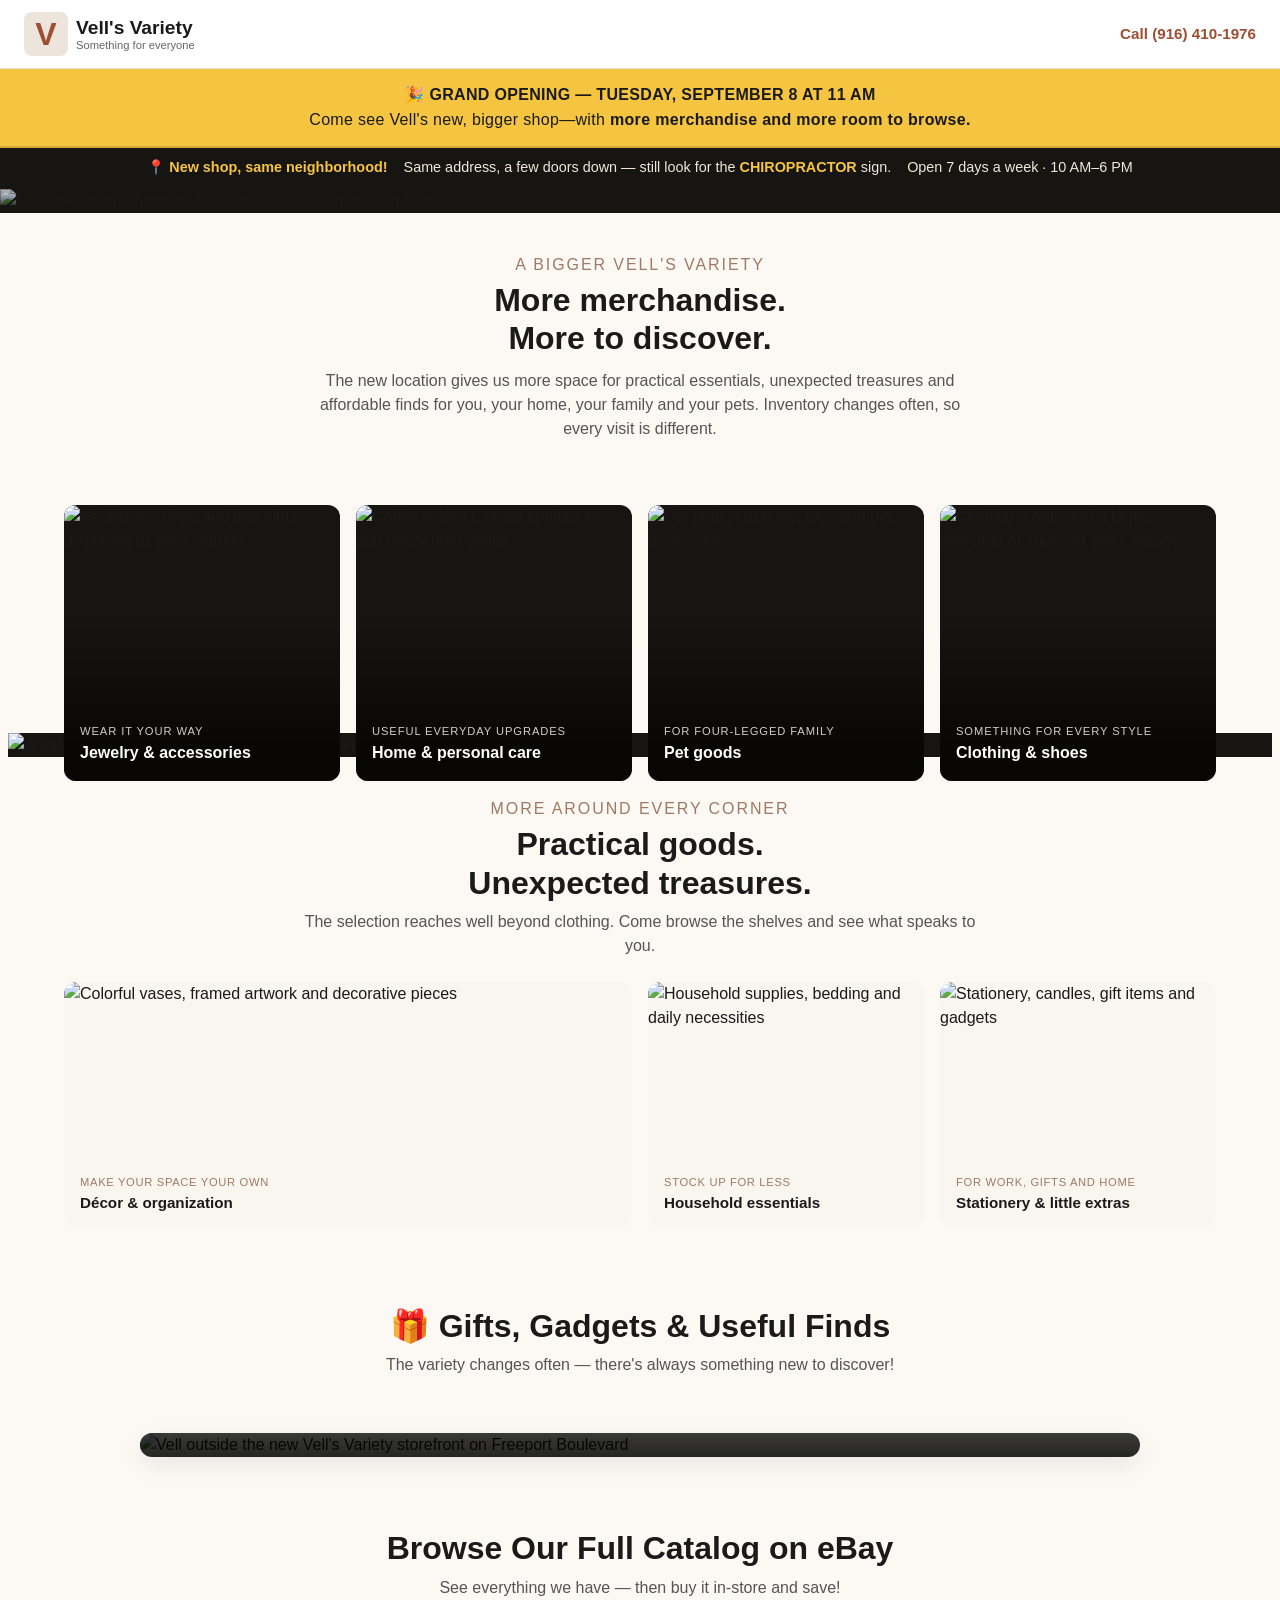
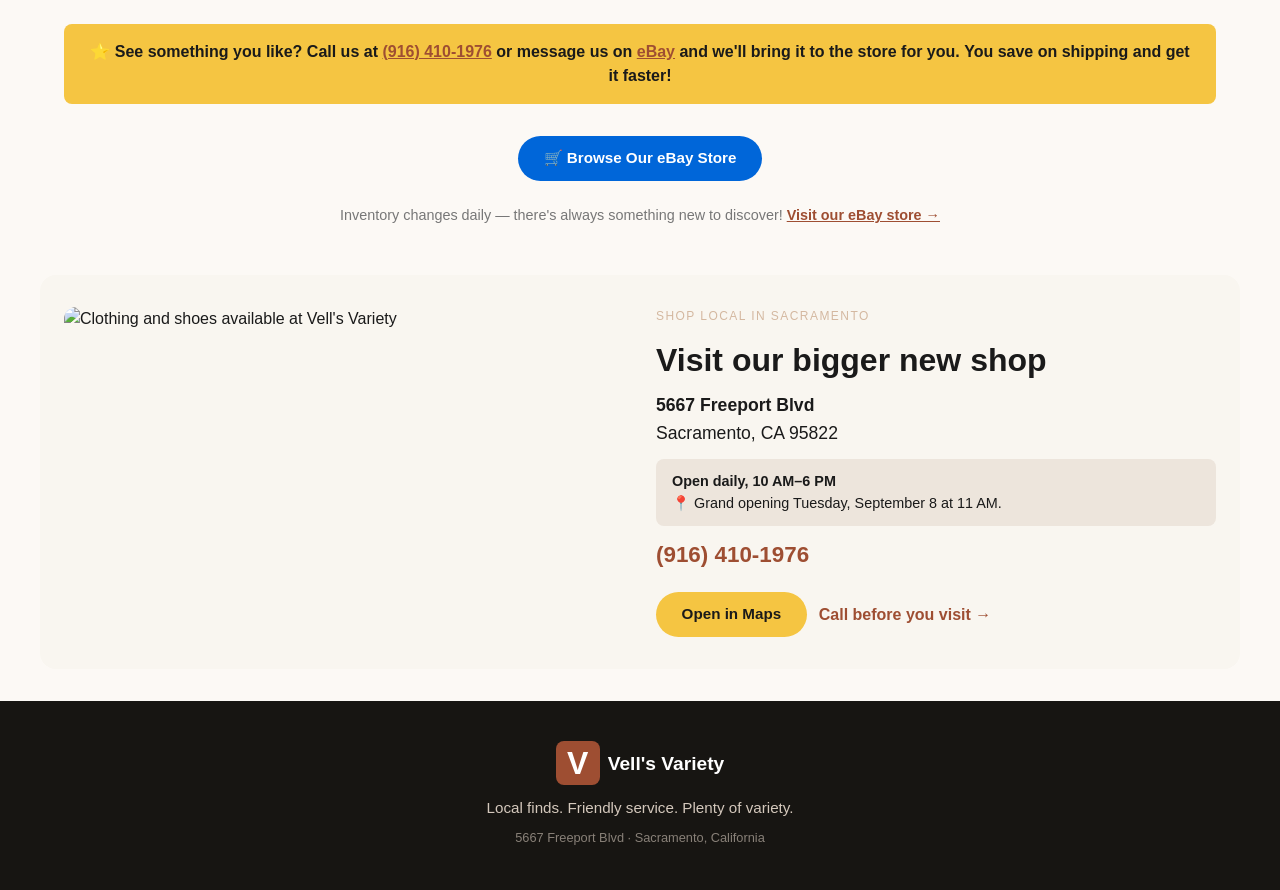
==== index.html @ 15217ea7 "Update print statement from 'Hello' to 'Goodbye'updated to fix images" ====
<!doctype html>
<html lang="en">
  <head>
    <meta charset="UTF-8" />
    <meta name="viewport" content="width=device-width, initial-scale=1" />
    <meta name="description" content="Celebrate the grand opening of Vell's Variety in its new, bigger shop at 5667 Freeport Boulevard in Sacramento." />
    <meta name="theme-color" content="#9e4e32" />
    <meta property="og:title" content="Vell's Variety | Sacramento" />
    <meta property="og:description" content="Vell's Variety opens its new, bigger shop Tuesday, September 8 at 11 AM. Same address—look for the chiropractor sign." />
    <meta property="og:type" content="website" />
    <title>Vell's Variety | Sacramento</title>
    
    <style>
      /* --- ALL STYLES INCLUDED HERE --- */
      
      /* Reset & Base */
      * {
        margin: 0;
        padding: 0;
        box-sizing: border-box;
      }
      
      body {
        font-family: -apple-system, BlinkMacSystemFont, "Segoe UI", Roboto, Helvetica, Arial, sans-serif;
        background: #fcf9f5;
        color: #1a1a1a;
        line-height: 1.5;
      }
      
      img {
        max-width: 100%;
        height: auto;
        display: block;
      }
      
      /* Topbar */
      .topbar {
        display: flex;
        justify-content: space-between;
        align-items: center;
        padding: 0.75rem 1.5rem;
        background: #fff;
        border-bottom: 1px solid #e5ddd5;
        flex-wrap: wrap;
        gap: 0.5rem;
      }
      
      .wordmark {
        display: flex;
        align-items: center;
        gap: 0.5rem;
        text-decoration: none;
        color: #1a1a1a;
      }
      
      .wordmark span {
        font-size: 2rem;
        font-weight: 700;
        color: #9e4e32;
        background: #ede5dc;
        width: 44px;
        height: 44px;
        display: flex;
        align-items: center;
        justify-content: center;
        border-radius: 8px;
      }
      
      .wordmark div {
        font-size: 1.2rem;
        font-weight: 600;
        line-height: 1.2;
      }
      
      .wordmark small {
        display: block;
        font-size: 0.7rem;
        font-weight: 400;
        color: #666;
      }
      
      .header-call {
        color: #9e4e32;
        text-decoration: none;
        font-weight: 600;
        font-size: 0.95rem;
      }
      
      .header-call:hover {
        text-decoration: underline;
      }
      
      /* Announcement Banner */
      .announcement-banner {
        background: #f5c542;
        color: #1a1a1a;
        padding: 0.75rem 1.5rem;
        text-align: center;
        border-bottom: 2px solid #d4a832;
      }
      
      .announcement-content p {
        margin: 0.1rem 0;
        font-size: 1rem;
        letter-spacing: 0.02em;
      }
      
      .announcement-content strong {
        font-weight: 700;
      }
      
      .announcement-content a {
        color: #9e4e32;
        font-weight: 700;
        text-decoration: underline;
      }
      
      .announcement-content a:hover {
        color: #7d3d27;
      }
      
      /* Location Alert */
      .location-alert {
        background: #171512;
        color: #f0e6d8;
        padding: 0.6rem 1.5rem;
        text-align: center;
        font-size: 0.9rem;
        display: flex;
        justify-content: center;
        flex-wrap: wrap;
        gap: 0.5rem 1rem;
      }
      
      .location-alert strong {
        color: #f5c542;
      }
      
      /* Hero */
      .hero {
        position: relative;
        overflow: hidden;
        background: #171512;
      }
      
      .hero-image {
        width: 100%;
        height: auto;
        max-height: 70vh;
        object-fit: cover;
        opacity: 0.7;
      }
      
      .hero-shade {
        position: absolute;
        inset: 0;
        background: linear-gradient(to top, rgba(23, 21, 18, 0.8) 20%, transparent 70%);
      }
      
      .hero-content {
        position: absolute;
        bottom: 0;
        left: 0;
        right: 0;
        padding: 2rem 1.5rem 2.5rem;
        color: #fff;
        max-width: 700px;
      }
      
      .eyebrow {
        font-size: 0.75rem;
        text-transform: uppercase;
        letter-spacing: 0.12em;
        color: #d4b8a0;
        margin-bottom: 0.25rem;
      }
      
      .eyebrow.dark {
        color: #9e7a64;
      }
      
      .hero-content h1 {
        font-size: 2.4rem;
        font-weight: 700;
        line-height: 1.1;
        margin-bottom: 0.5rem;
      }
      
      .hero-copy {
        font-size: 1rem;
        opacity: 0.9;
        max-width: 500px;
        margin-bottom: 1.25rem;
      }
      
      .hero-actions {
        display: flex;
        flex-wrap: wrap;
        gap: 0.75rem;
      }
      
      .button {
        display: inline-block;
        padding: 0.7rem 1.6rem;
        border-radius: 30px;
        font-weight: 600;
        text-decoration: none;
        font-size: 0.95rem;
        transition: background 0.2s ease, transform 0.1s ease;
        border: none;
        cursor: pointer;
      }
      
      .button-primary {
        background: #f5c542;
        color: #1a1a1a;
      }
      
      .button-primary:hover {
        background: #e0b038;
        transform: scale(1.02);
      }
      
      .button-secondary {
        background: transparent;
        color: #fff;
        border: 2px solid rgba(255, 255, 255, 0.5);
      }
      
      .button-secondary:hover {
        background: rgba(255, 255, 255, 0.1);
        border-color: #fff;
      }
      
      .button-gold {
        background: #f5c542;
        color: #1a1a1a;
      }
      
      .button-gold:hover {
        background: #e0b038;
        transform: scale(1.02);
      }
      
      .button-ebay {
        background: #0066d9;
        color: #fff;
      }
      
      .button-ebay:hover {
        background: #0052b3;
        transform: scale(1.02);
      }
      
      /* Intro */
      .intro {
        padding: 2.5rem 1.5rem;
        max-width: 700px;
        margin: 0 auto;
        text-align: center;
      }
      
      .intro h2 {
        font-size: 2rem;
        font-weight: 700;
        line-height: 1.2;
        margin-bottom: 0.75rem;
      }
      
      .intro p {
        color: #555;
        font-size: 1rem;
      }
      
      /* Category Grid */
      .category-grid {
        display: grid;
        grid-template-columns: repeat(auto-fit, minmax(160px, 1fr));
        gap: 1rem;
        padding: 1.5rem;
        max-width: 1200px;
        margin: 0 auto;
      }
      
      .category-card {
        position: relative;
        overflow: hidden;
        border-radius: 12px;
        aspect-ratio: 1 / 1;
        background: #171512;
      }
      
      .category-card img {
        width: 100%;
        height: 100%;
        object-fit: cover;
        transition: transform 0.3s ease;
      }
      
      .category-card:hover img {
        transform: scale(1.05);
      }
      
      .category-overlay {
        position: absolute;
        inset: 0;
        background: linear-gradient(to top, rgba(0, 0, 0, 0.7) 10%, transparent 60%);
      }
      
      .category-label {
        position: absolute;
        bottom: 0;
        left: 0;
        right: 0;
        padding: 1.5rem 1rem 1rem;
        color: #fff;
      }
      
      .category-label small {
        display: block;
        font-size: 0.7rem;
        text-transform: uppercase;
        letter-spacing: 0.08em;
        opacity: 0.8;
      }
      
      .category-label h3 {
        font-size: 1rem;
        font-weight: 600;
        margin-top: 0.1rem;
      }
      
      /* More Finds */
      .more-finds {
        padding: 2rem 1.5rem 3rem;
        max-width: 1200px;
        margin: 0 auto;
      }
      
      .section-heading {
        max-width: 700px;
        margin: 0 auto 1.5rem;
        text-align: center;
      }
      
      .section-heading h2 {
        font-size: 2rem;
        font-weight: 700;
        line-height: 1.2;
        margin-bottom: 0.5rem;
      }
      
      .section-heading p {
        color: #555;
        font-size: 1rem;
      }
      
      .finds-grid {
        display: grid;
        grid-template-columns: repeat(auto-fit, minmax(200px, 1fr));
        gap: 1rem;
        margin-top: 1.5rem;
      }
      
      .find-card {
        margin: 0;
        border-radius: 12px;
        overflow: hidden;
        background: #f9f6f0;
        position: relative;
      }
      
      .find-card img {
        width: 100%;
        height: 180px;
        object-fit: cover;
      }
      
      .find-card figcaption {
        padding: 0.75rem 1rem;
        background: #f9f6f0;
      }
      
      .find-card figcaption small {
        display: block;
        font-size: 0.7rem;
        text-transform: uppercase;
        letter-spacing: 0.06em;
        color: #9e7a64;
      }
      
      .find-card figcaption strong {
        font-size: 0.95rem;
        font-weight: 600;
      }
      
      .find-card-wide {
        grid-column: span 2;
      }
      
      @media (max-width: 600px) {
        .find-card-wide {
          grid-column: span 1;
        }
      }
      
      /* eBay Feed Section */
      .ebay-feed {
        padding: 3rem 1.5rem;
        max-width: 1200px;
        margin: 0 auto;
        text-align: center;
      }
      
      .ebay-feed h2 {
        font-size: 2rem;
        font-weight: 700;
        line-height: 1.2;
        margin-bottom: 0.5rem;
      }
      
      .ebay-feed .subtitle {
        color: #555;
        font-size: 1rem;
        margin-bottom: 1.5rem;
      }
      
      .ebay-feed .callout {
        background: #f5c542;
        padding: 1rem 1.5rem;
        border-radius: 8px;
        margin-bottom: 2rem;
        font-weight: 600;
        color: #1a1a1a;
      }
      
      .ebay-feed .callout a {
        color: #9e4e32;
        text-decoration: underline;
      }
      
      .ebay-feed .callout a:hover {
        color: #7d3d27;
      }
      
      .ebay-feed .browse-btn {
        margin-top: 0.5rem;
      }
      
      /* eBay widget container - style the embedded feed */
      #ebay-items {
        text-align: left;
        margin-top: 1rem;
      }
      
      #ebay-items table {
        width: 100%;
        border-collapse: collapse;
      }
      
      #ebay-items td {
        padding: 0.75rem;
        vertical-align: top;
        border-bottom: 1px solid #e5ddd5;
      }
      
      #ebay-items img {
        border-radius: 8px;
        max-width: 100%;
      }
      
      #ebay-items a {
        color: #9e4e32;
        text-decoration: none;
        font-weight: 600;
      }
      
      #ebay-items a:hover {
        text-decoration: underline;
      }
      
      /* Visit Section */
      .visit {
        display: grid;
        grid-template-columns: 1fr 1fr;
        gap: 2rem;
        padding: 2rem 1.5rem;
        max-width: 1200px;
        margin: 0 auto;
        background: #f9f6f0;
        border-radius: 16px;
      }
      
      .visit-photo img {
        width: 100%;
        height: 100%;
        object-fit: cover;
        border-radius: 12px;
      }
      
      .visit-copy {
        display: flex;
        flex-direction: column;
        justify-content: center;
        gap: 0.75rem;
      }
      
      .visit-copy h2 {
        font-size: 2rem;
        font-weight: 700;
        line-height: 1.2;
      }
      
      .visit-copy address {
        font-style: normal;
        font-size: 1.1rem;
        line-height: 1.6;
      }
      
      .store-notice {
        background: #ede5dc;
        padding: 0.75rem 1rem;
        border-radius: 8px;
        font-size: 0.9rem;
      }
      
      .store-notice strong {
        display: block;
        font-weight: 700;
      }
      
      .phone {
        font-size: 1.4rem;
        font-weight: 700;
        color: #9e4e32;
        text-decoration: none;
      }
      
      .phone:hover {
        text-decoration: underline;
      }
      
      .visit-actions {
        display: flex;
        flex-wrap: wrap;
        align-items: center;
        gap: 0.75rem;
        margin-top: 0.5rem;
      }
      
      .text-link {
        color: #9e4e32;
        font-weight: 600;
        text-decoration: none;
      }
      
      .text-link:hover {
        text-decoration: underline;
      }
      
      /* Inventory Notice - NEW centered section */
      .inventory-notice {
        text-align: center;
        padding: 2rem 1.5rem;
        max-width: 700px;
        margin: 0 auto;
      }
      
      .inventory-notice h2 {
        font-size: 2rem;
        font-weight: 700;
        line-height: 1.2;
        margin-bottom: 0.5rem;
      }
      
      .inventory-notice p {
        color: #555;
        font-size: 1rem;
      }
      
      /* Storefront Image with Overlay */
      .storefront-wrapper {
        position: relative;
        max-width: 1000px;
        margin: 1.5rem auto;
        border-radius: 16px;
        overflow: hidden;
        box-shadow: 0 8px 24px rgba(0,0,0,0.08);
      }
      
      .storefront-wrapper img {
        width: 100%;
        display: block;
      }
      
      .storefront-overlay {
        position: absolute;
        bottom: 0;
        left: 0;
        right: 0;
        padding: 2rem 1.5rem 1.75rem;
        background: linear-gradient(to top, rgba(0,0,0,0.85) 0%, rgba(0,0,0,0.5) 60%, rgba(0,0,0,0) 100%);
      }
      
      .storefront-overlay .tag {
        display: inline-block;
        background: #f5c542;
        color: #1a1a1a;
        font-size: 0.7rem;
        font-weight: 700;
        text-transform: uppercase;
        letter-spacing: 0.08em;
        padding: 0.2rem 0.75rem;
        border-radius: 20px;
        margin-bottom: 0.5rem;
      }
      
      .storefront-overlay h3 {
        color: #fff;
        font-size: 1.4rem;
        font-weight: 700;
        margin: 0 0 0.25rem 0;
        line-height: 1.2;
        text-shadow: 0 2px 8px rgba(0,0,0,0.6);
      }
      
      .storefront-overlay h3 span {
        color: #f5c542;
      }
      
      .storefront-overlay p {
        color: rgba(255,255,255,0.9);
        font-size: 0.95rem;
        margin: 0;
        text-shadow: 0 1px 4px rgba(0,0,0,0.5);
      }
      
      .storefront-overlay .sub {
        color: rgba(255,255,255,0.6);
        font-size: 0.8rem;
        margin-top: 0.4rem;
        font-style: italic;
      }
      
      @media (max-width: 600px) {
        .storefront-overlay {
          padding: 1.25rem 1rem 1.25rem;
        }
        .storefront-overlay h3 {
          font-size: 1.1rem;
        }
        .storefront-overlay p {
          font-size: 0.85rem;
        }
      }
      
      /* Visit Section */
      .visit {
        display: grid;
        grid-template-columns: 1fr 1fr;
        gap: 2rem;
        padding: 2rem 1.5rem;
        max-width: 1200px;
        margin: 0 auto;
        background: #f9f6f0;
        border-radius: 16px;
      }
      
      .visit-photo img {
        width: 100%;
        height: 100%;
        object-fit: cover;
        border-radius: 12px;
      }
      
      .visit-copy {
        display: flex;
        flex-direction: column;
        justify-content: center;
        gap: 0.75rem;
      }
      
      .visit-copy h2 {
        font-size: 2rem;
        font-weight: 700;
        line-height: 1.2;
      }
      
      .visit-copy address {
        font-style: normal;
        font-size: 1.1rem;
        line-height: 1.6;
      }
      
      .store-notice {
        background: #ede5dc;
        padding: 0.75rem 1rem;
        border-radius: 8px;
        font-size: 0.9rem;
      }
      
      .store-notice strong {
        display: block;
        font-weight: 700;
      }
      
      .phone {
        font-size: 1.4rem;
        font-weight: 700;
        color: #9e4e32;
        text-decoration: none;
      }
      
      .phone:hover {
        text-decoration: underline;
      }
      
      .visit-actions {
        display: flex;
        flex-wrap: wrap;
        align-items: center;
        gap: 0.75rem;
        margin-top: 0.5rem;
      }
      
      .text-link {
        color: #9e4e32;
        font-weight: 600;
        text-decoration: none;
      }
      
      .text-link:hover {
        text-decoration: underline;
      }
      
      @media (max-width: 700px) {
        .visit {
          grid-template-columns: 1fr;
        }
        .visit-photo {
          order: -1;
        }
        .visit-photo img {
          max-height: 240px;
        }
      }
      
      /* Footer */
      footer {
        background: #171512;
        color: #d4c8bc;
        padding: 2.5rem 1.5rem;
        text-align: center;
        margin-top: 2rem;
      }
      
      .footer-mark {
        justify-content: center;
        margin-bottom: 0.75rem;
      }
      
      .footer-mark span {
        background: #9e4e32;
        color: #fff;
      }
      
      .footer-mark div {
        color: #fff;
      }
      
      footer p {
        font-size: 0.95rem;
        margin: 0.2rem 0;
      }
      
      .copyright {
        font-size: 0.8rem;
        opacity: 0.6;
        margin-top: 0.5rem;
      }
      
      /* Mobile Actions */
      .mobile-actions {
        display: none;
        position: fixed;
        bottom: 0;
        left: 0;
        right: 0;
        background: #fff;
        border-top: 1px solid #e5ddd5;
        padding: 0.6rem 1rem;
        justify-content: space-around;
        box-shadow: 0 -4px 12px rgba(0, 0, 0, 0.06);
        z-index: 100;
      }
      
      .mobile-actions a {
        text-decoration: none;
        font-weight: 600;
        color: #9e4e32;
        padding: 0.5rem 1rem;
        border-radius: 30px;
        background: #f5f0eb;
        font-size: 0.9rem;
      }
      
      .mobile-actions a:hover {
        background: #ede5dc;
      }
      
      @media (max-width: 600px) {
        .mobile-actions {
          display: flex;
        }
        body {
          padding-bottom: 70px;
        }
        .topbar {
          flex-direction: column;
          align-items: stretch;
          text-align: center;
          gap: 0.25rem;
        }
        .wordmark {
          justify-content: center;
        }
        .hero-content h1 {
          font-size: 1.8rem;
        }
        .hero-content {
          padding: 1.5rem 1rem 2rem;
        }
        .announcement-content p {
          font-size: 0.9rem;
        }
        .category-grid {
          grid-template-columns: repeat(2, 1fr);
          gap: 0.75rem;
          padding: 0.75rem;
        }
        .finds-grid {
          grid-template-columns: 1fr 1fr;
        }
        .ebay-feed h2 {
          font-size: 1.6rem;
        }
        .inventory-notice h2 {
          font-size: 1.6rem;
        }
      }
    </style>
  </head>
  <body>
    <main>
      <header class="topbar">
        <a class="wordmark" href="#top" aria-label="Vell's Variety home">
          <span>V</span>
          <div>
            Vell's Variety
            <small>Something for everyone</small>
          </div>
        </a>
        <a class="header-call" href="tel:+19164101976">Call (916) 410-1976</a>
      </header>

      <!-- Announcement Banner -->
      <aside class="announcement-banner" aria-label="Important announcement about buying local">
        <div class="announcement-content">
          <p><strong>🎉 GRAND OPENING — TUESDAY, SEPTEMBER 8 AT 11 AM</strong></p>
          <p>Come see Vell's new, bigger shop—with <strong>more merchandise and more room to browse.</strong></p>
        </div>
      </aside>

      <!-- Location Alert -->
      <aside class="location-alert" aria-label="Location announcement">
        <strong>📍 New shop, same neighborhood!</strong>
        <span>Same address, a few doors down — still look for the <strong>CHIROPRACTOR</strong> sign.</span>
        <span>Open 7 days a week · 10 AM–6 PM</span>
      </aside>

      <section class="hero" id="top">
        <img class="hero-image" src="/images/vv/Vell_at_da_New_Store-SIGNAGE.png" alt="Vell welcoming shoppers to the new Vell's Variety storefront" />
        <div class="hero-shade"></div>
        <div class="hero-content">
          <p class="eyebrow">Grand opening · Tuesday, September 8 · 11 AM</p>
          <h1>A new shop.<br />More variety.</h1>
          <p class="hero-copy">
            Come explore Vell's bigger new shop at the same address, just a few
            doors down. Look for the chiropractor sign.
          </p>
          <div class="hero-actions">
            <a class="button button-primary" href="https://www.google.com/maps/search/?api=1&amp;query=5667+Freeport+Blvd+Sacramento+CA+95822" target="_blank" rel="noreferrer">Get directions</a>
            <a class="button button-secondary" href="tel:+19164101976">Call the store</a>
          </div>
        </div>
      </section>

      <section class="intro">
        <p class="eyebrow dark">A bigger Vell's Variety</p>
        <h2>More merchandise.<br />More to discover.</h2>
        <p>
          The new location gives us more space for practical essentials,
          unexpected treasures and affordable finds for you, your home, your
          family and your pets. Inventory changes often, so every visit is different.
        </p>
      </section>

      <section class="category-grid" aria-label="Store departments">
        <article class="category-card">
          <img src="/images/vv/jewelry2.jpg" alt="Necklaces, rings and bracelets displayed at Vell's Variety" />
          <div class="category-overlay"></div>
          <div class="category-label"><small>Wear it your way</small><h3>Jewelry &amp; accessories</h3></div>
        </article>
        <article class="category-card">
          <img src="/images/vv/appliances.jpg" alt="Coffee makers, small appliances and household goods" />
          <div class="category-overlay"></div>
          <div class="category-label"><small>Useful everyday upgrades</small><h3>Home &amp; personal care</h3></div>
        </article>
        <article class="category-card">
          <img src="/images/vv/VV_Pets.png" alt="Pet beds, cat tents, toys and pet accessories" />
          <div class="category-overlay"></div>
          <div class="category-label"><small>For four-legged family</small><h3>Pet goods</h3></div>
        </article>
        <article class="category-card">
          <img src="/images/vv/fashion_n_shoes2.jpg" alt="Clothing, coats and a larger selection of shoes at Vell's Variety" />
          <div class="category-overlay"></div>
          <div class="category-label"><small>Something for every style</small><h3>Clothing &amp; shoes</h3></div>
        </article>
      </section>

      <figure
        aria-label="Jewelry available at Vell's Variety"
        style="background:#171512; margin:-72px 8px 8px; overflow:hidden;"
      >
        <img
          src="/images/vv/jewelry3.jpg"
          alt="A wide display of necklaces, rings and bracelets at Vell's Variety"
          style="display:block; height:auto; width:100%;"
        />
      </figure>

      <section class="more-finds">
        <div class="section-heading">
          <p class="eyebrow dark">More around every corner</p>
          <h2>Practical goods.<br />Unexpected treasures.</h2>
          <p>The selection reaches well beyond clothing. Come browse the shelves and see what speaks to you.</p>
        </div>
        <div class="finds-grid">
          <figure class="find-card find-card-wide">
            <img src="/images/vv/Art%20_n_Vases.png" alt="Colorful vases, framed artwork and decorative pieces" />
            <figcaption><small>Make your space your own</small><strong>Décor &amp; organization</strong></figcaption>
          </figure>
          <figure class="find-card">
            <img src="/images/vv/supplies.jpg" alt="Household supplies, bedding and daily necessities" />
            <figcaption><small>Stock up for less</small><strong>Household essentials</strong></figcaption>
          </figure>
          <figure class="find-card">
            <img src="/images/vv/stationery.jpg" alt="Stationery, candles, gift items and gadgets" />
            <figcaption><small>For work, gifts and home</small><strong>Stationery &amp; little extras</strong></figcaption>
          </figure>
        </div>
      </section>

      <!-- NEW: Centered Inventory Notice -->
      <section class="inventory-notice">
        <h2>🎁 Gifts, Gadgets &amp; Useful Finds</h2>
        <p>The variety changes often — there's always something new to discover!</p>
      </section>

      <!-- ★ STOREFRONT IMAGE WITH OVERLAY ★ -->
      <div class="storefront-wrapper">
        <img src="/images/vv/Vell_at_da_New_Store-SIGNAGE.png" alt="Vell outside the new Vell's Variety storefront on Freeport Boulevard" />
        <div class="storefront-overlay">
          <span class="tag">📍 How to find us</span>
          <h3>Look for the <span>CHIROPRACTOR</span> sign</h3>
          <p>Our bigger new shop is at the same address, just a few doors down.</p>
          <p class="sub">Same neighborhood — now with more space and more merchandise.</p>
        </div>
      </div>

      <!-- EBAY FEED SECTION -->
      <section class="ebay-feed">
        <h2>Browse Our Full Catalog on eBay</h2>
        <p class="subtitle">See everything we have — then buy it in-store and save!</p>
        
        <div class="callout">
          ⭐ <strong>See something you like?</strong> Call us at <a href="tel:+19164101976">(916) 410-1976</a> or message us on <a href="https://www.ebay.com/usr/marvell1117" target="_blank" rel="noreferrer">eBay</a> and we'll bring it to the store for you. <strong>You save on shipping and get it faster!</strong>
        </div>

        <!-- Big "Browse eBay Store" Button -->
        <div class="browse-btn">
          <a class="button button-ebay" href="https://www.ebay.com/usr/marvell1117" target="_blank" rel="noreferrer">🛒 Browse Our eBay Store</a>
        </div>

        <!-- eBay Widget Embed -->
        <div id="ebay-items"></div>
        <script src="https://rss.ebay.com/rssfeed/seller?sid=marvell1117&format=html"></script>
        
        <p style="margin-top: 1.5rem; font-size: 0.9rem; color: #777;">
          Inventory changes daily — there's always something new to discover! 
          <a href="https://www.ebay.com/usr/marvell1117" target="_blank" rel="noreferrer" style="color:#9e4e32; font-weight:600;">Visit our eBay store →</a>
        </p>
      </section>

      <!-- VISIT / SHOP LOCAL SECTION -->
      <section class="visit">
        <div class="visit-photo">
          <img src="/images/vv/fashion_n_shoes2.jpg" alt="Clothing and shoes available at Vell's Variety" />
        </div>
        <div class="visit-copy">
          <p class="eyebrow">Shop local in Sacramento</p>
          <h2>Visit our bigger new shop</h2>
          <address>
            <strong>5667 Freeport Blvd</strong><br />
            Sacramento, CA 95822
          </address>
          <div class="store-notice">
            <strong>Open daily, 10 AM–6 PM</strong>
            <span>📍 Grand opening Tuesday, September 8 at 11 AM.</span>
          </div>
          <a class="phone" href="tel:+19164101976">(916) 410-1976</a>
          <div class="visit-actions">
            <a class="button button-gold" href="https://www.google.com/maps/search/?api=1&amp;query=5667+Freeport+Blvd+Sacramento+CA+95822" target="_blank" rel="noreferrer">Open in Maps</a>
            <a class="text-link" href="tel:+19164101976">Call before you visit →</a>
          </div>
        </div>
      </section>

      <footer>
        <div class="wordmark footer-mark">
          <span>V</span>
          <div>Vell's Variety</div>
        </div>
        <p>Local finds. Friendly service. Plenty of variety.</p>
        <p class="copyright">5667 Freeport Blvd · Sacramento, California</p>
      </footer>

      <nav class="mobile-actions" aria-label="Quick contact">
        <a href="tel:+19164101976">Call</a>
        <a href="https://www.google.com/maps/search/?api=1&amp;query=5667+Freeport+Blvd+Sacramento+CA+95822" target="_blank" rel="noreferrer">Directions</a>
      </nav>
    </main>
  </body>
</html>
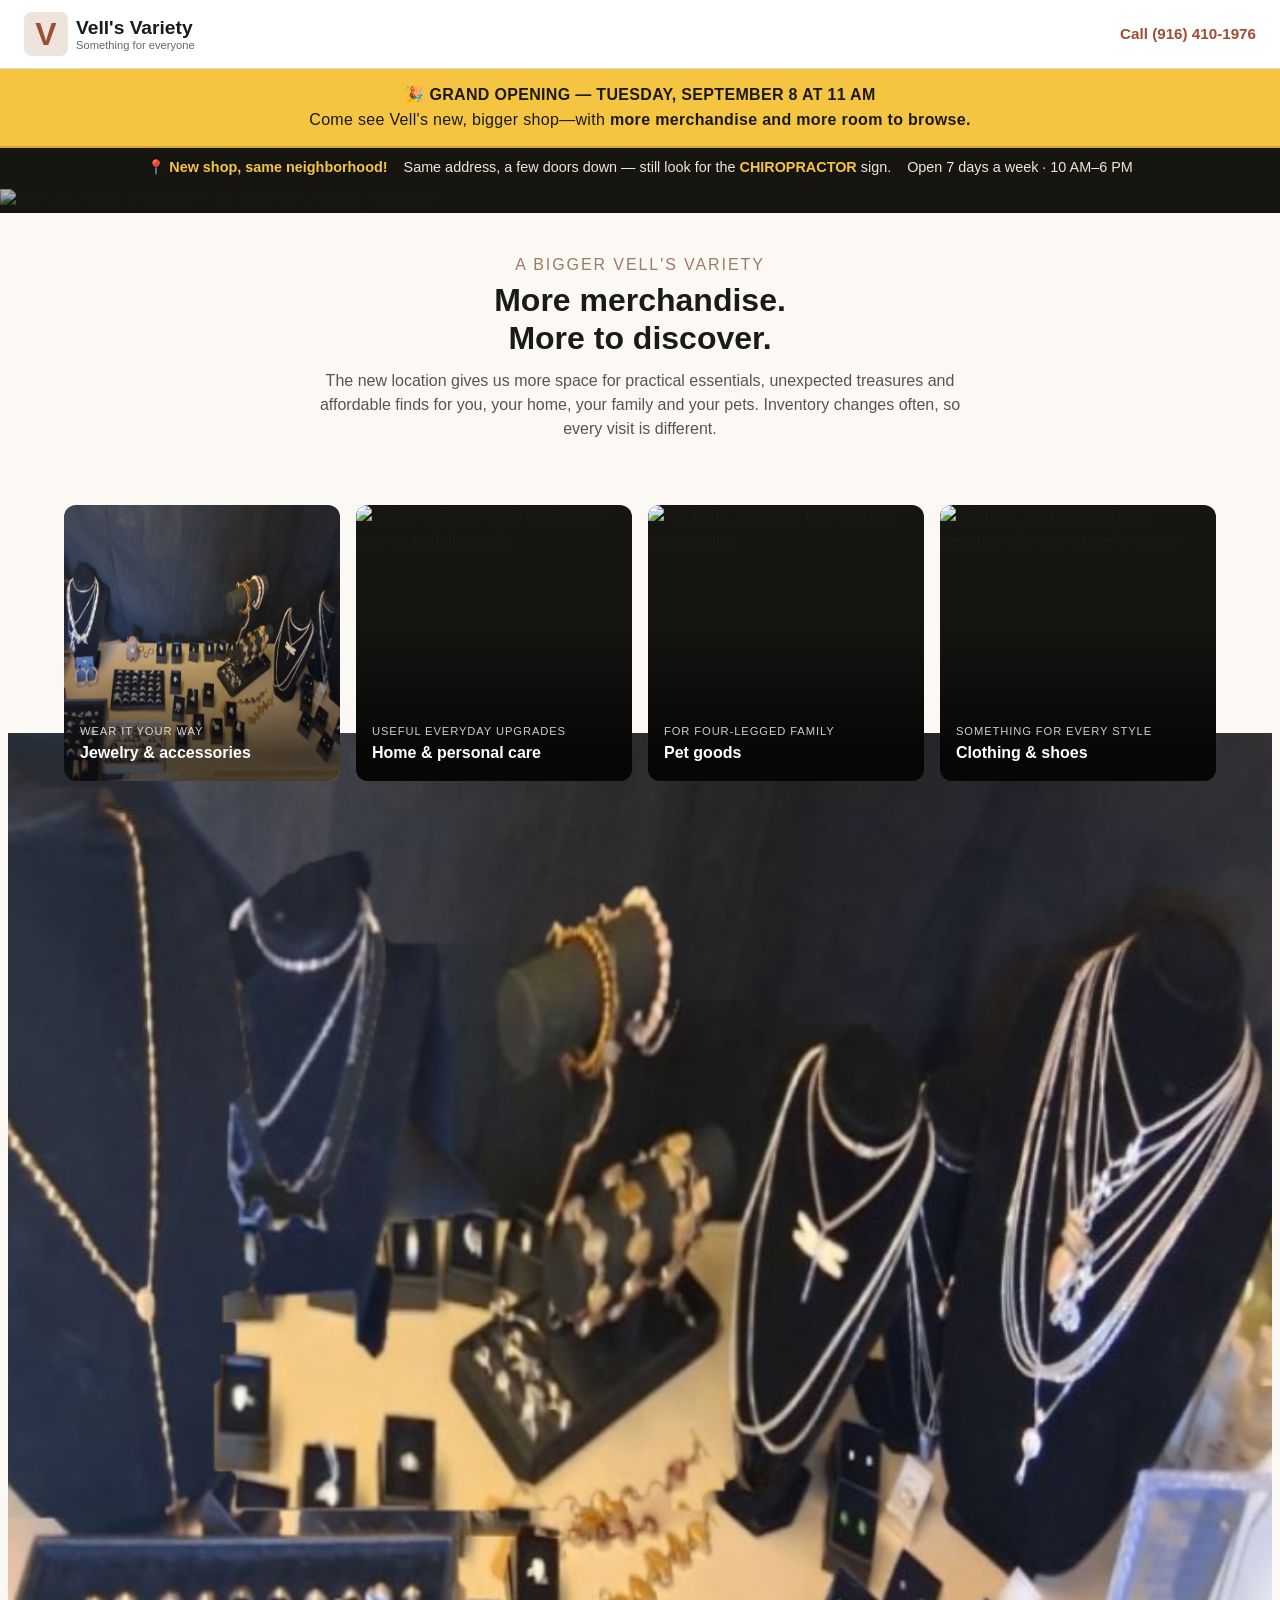
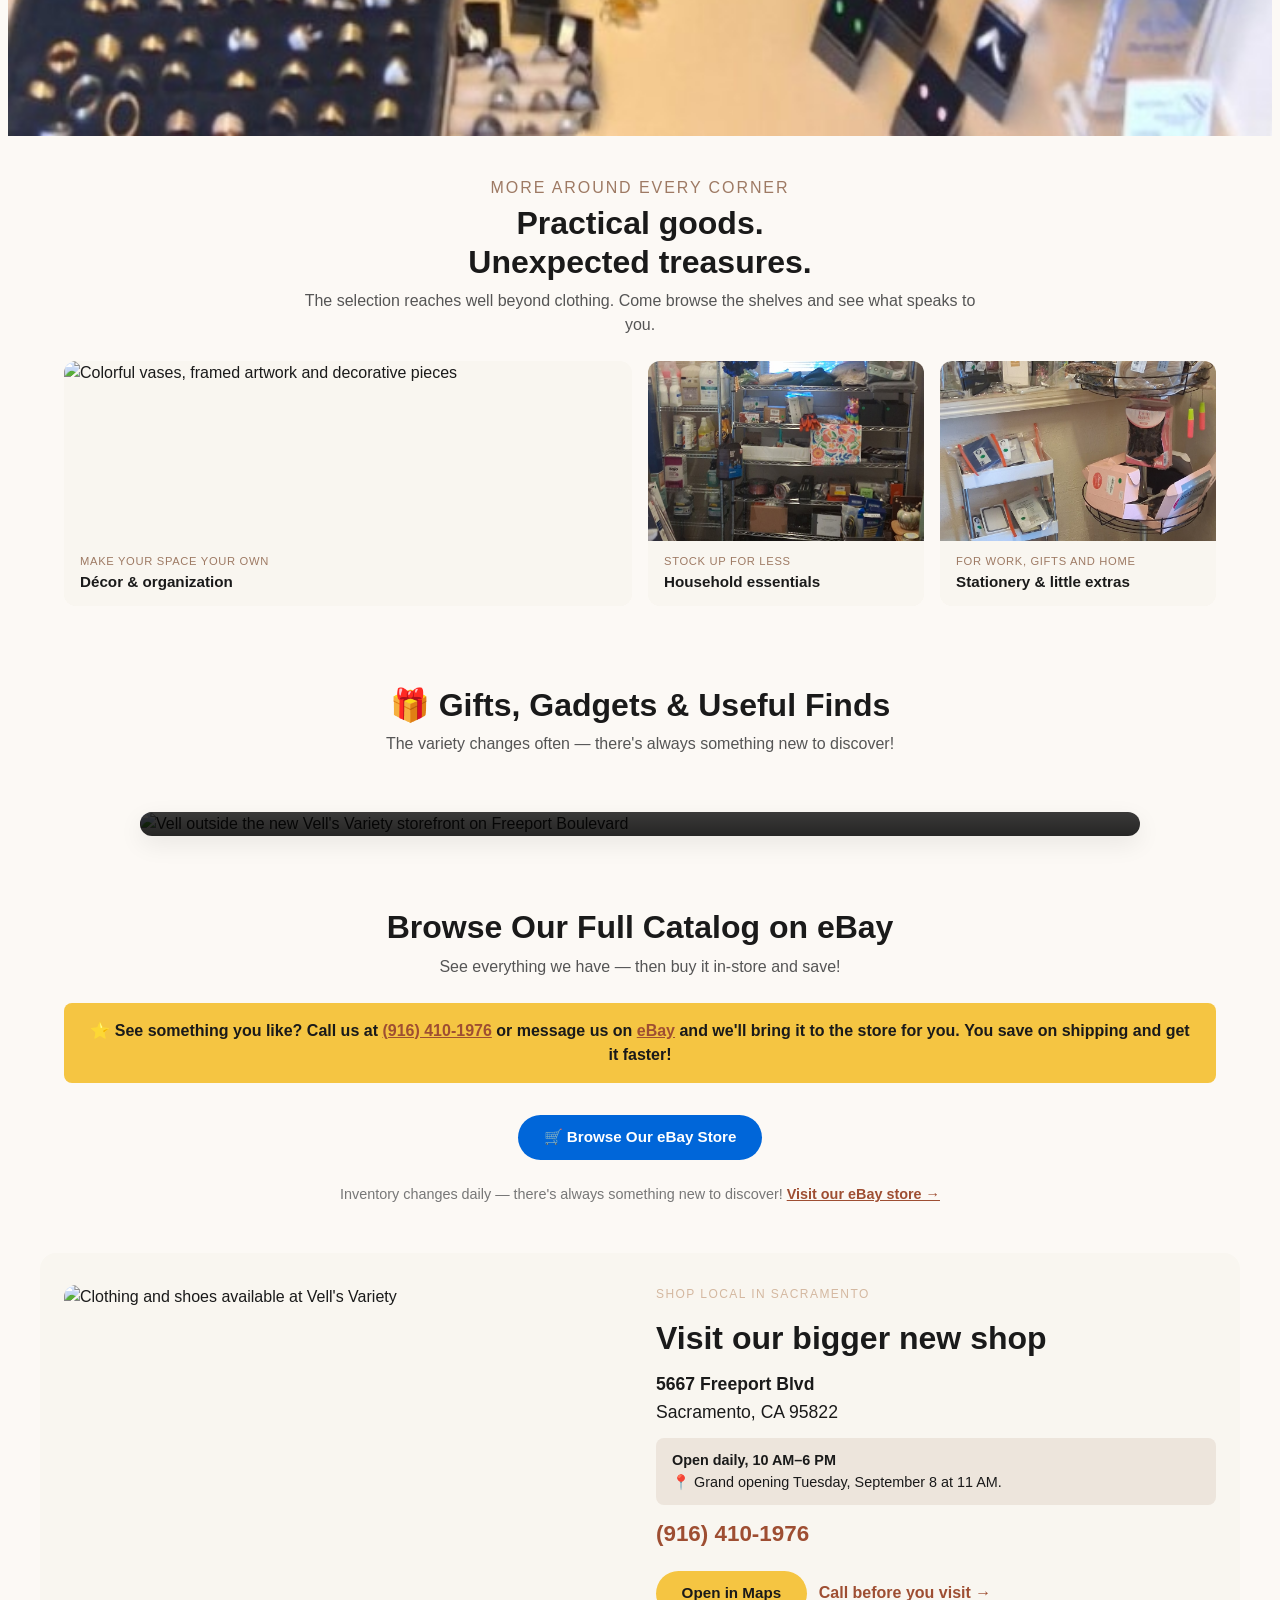
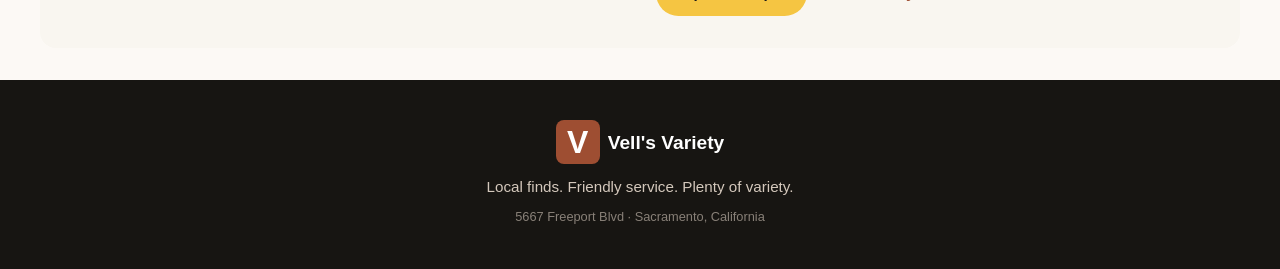
==== commit 5ed1000c: "fixing images still...." ====
--- a/index.html
+++ b/index.html
@@ -879,7 +879,7 @@
       </aside>
 
       <section class="hero" id="top">
-        <img class="hero-image" src="/images/vv/Vell_at_da_New_Store-SIGNAGE.png" alt="Vell welcoming shoppers to the new Vell's Variety storefront" />
+        <img class="hero-image" src="./Vell_at_da_New_Store-SIGNAGE.png" alt="Vell welcoming shoppers to the new Vell's Variety storefront" />
         <div class="hero-shade"></div>
         <div class="hero-content">
           <p class="eyebrow">Grand opening · Tuesday, September 8 · 11 AM</p>
@@ -907,22 +907,22 @@
 
       <section class="category-grid" aria-label="Store departments">
         <article class="category-card">
-          <img src="/images/vv/jewelry2.jpg" alt="Necklaces, rings and bracelets displayed at Vell's Variety" />
+          <img src="./jewelry2.jpg" alt="Necklaces, rings and bracelets displayed at Vell's Variety" />
           <div class="category-overlay"></div>
           <div class="category-label"><small>Wear it your way</small><h3>Jewelry &amp; accessories</h3></div>
         </article>
         <article class="category-card">
-          <img src="/images/vv/appliances.jpg" alt="Coffee makers, small appliances and household goods" />
+          <img src="./appliances.jpg" alt="Coffee makers, small appliances and household goods" />
           <div class="category-overlay"></div>
           <div class="category-label"><small>Useful everyday upgrades</small><h3>Home &amp; personal care</h3></div>
         </article>
         <article class="category-card">
-          <img src="/images/vv/VV_Pets.png" alt="Pet beds, cat tents, toys and pet accessories" />
+          <img src="./VV_Pets.png" alt="Pet beds, cat tents, toys and pet accessories" />
           <div class="category-overlay"></div>
           <div class="category-label"><small>For four-legged family</small><h3>Pet goods</h3></div>
         </article>
         <article class="category-card">
-          <img src="/images/vv/fashion_n_shoes2.jpg" alt="Clothing, coats and a larger selection of shoes at Vell's Variety" />
+          <img src="./fashion_n_shoes2.jpg" alt="Clothing, coats and a larger selection of shoes at Vell's Variety" />
           <div class="category-overlay"></div>
           <div class="category-label"><small>Something for every style</small><h3>Clothing &amp; shoes</h3></div>
         </article>
@@ -933,7 +933,7 @@
         style="background:#171512; margin:-72px 8px 8px; overflow:hidden;"
       >
         <img
-          src="/images/vv/jewelry3.jpg"
+          src="./jewelry3.jpg"
           alt="A wide display of necklaces, rings and bracelets at Vell's Variety"
           style="display:block; height:auto; width:100%;"
         />
@@ -947,15 +947,15 @@
         </div>
         <div class="finds-grid">
           <figure class="find-card find-card-wide">
-            <img src="/images/vv/Art%20_n_Vases.png" alt="Colorful vases, framed artwork and decorative pieces" />
+            <img src="./Art%20_n_Vases.png" alt="Colorful vases, framed artwork and decorative pieces" />
             <figcaption><small>Make your space your own</small><strong>Décor &amp; organization</strong></figcaption>
           </figure>
           <figure class="find-card">
-            <img src="/images/vv/supplies.jpg" alt="Household supplies, bedding and daily necessities" />
+            <img src="./supplies.jpg" alt="Household supplies, bedding and daily necessities" />
             <figcaption><small>Stock up for less</small><strong>Household essentials</strong></figcaption>
           </figure>
           <figure class="find-card">
-            <img src="/images/vv/stationery.jpg" alt="Stationery, candles, gift items and gadgets" />
+            <img src="./stationery.jpg" alt="Stationery, candles, gift items and gadgets" />
             <figcaption><small>For work, gifts and home</small><strong>Stationery &amp; little extras</strong></figcaption>
           </figure>
         </div>
@@ -969,7 +969,7 @@
 
       <!-- ★ STOREFRONT IMAGE WITH OVERLAY ★ -->
       <div class="storefront-wrapper">
-        <img src="/images/vv/Vell_at_da_New_Store-SIGNAGE.png" alt="Vell outside the new Vell's Variety storefront on Freeport Boulevard" />
+        <img src="./Vell_at_da_New_Store-SIGNAGE.png" alt="Vell outside the new Vell's Variety storefront on Freeport Boulevard" />
         <div class="storefront-overlay">
           <span class="tag">📍 How to find us</span>
           <h3>Look for the <span>CHIROPRACTOR</span> sign</h3>
@@ -1005,7 +1005,7 @@
       <!-- VISIT / SHOP LOCAL SECTION -->
       <section class="visit">
         <div class="visit-photo">
-          <img src="/images/vv/fashion_n_shoes2.jpg" alt="Clothing and shoes available at Vell's Variety" />
+          <img src="./fashion_n_shoes2.jpg" alt="Clothing and shoes available at Vell's Variety" />
         </div>
         <div class="visit-copy">
           <p class="eyebrow">Shop local in Sacramento</p>
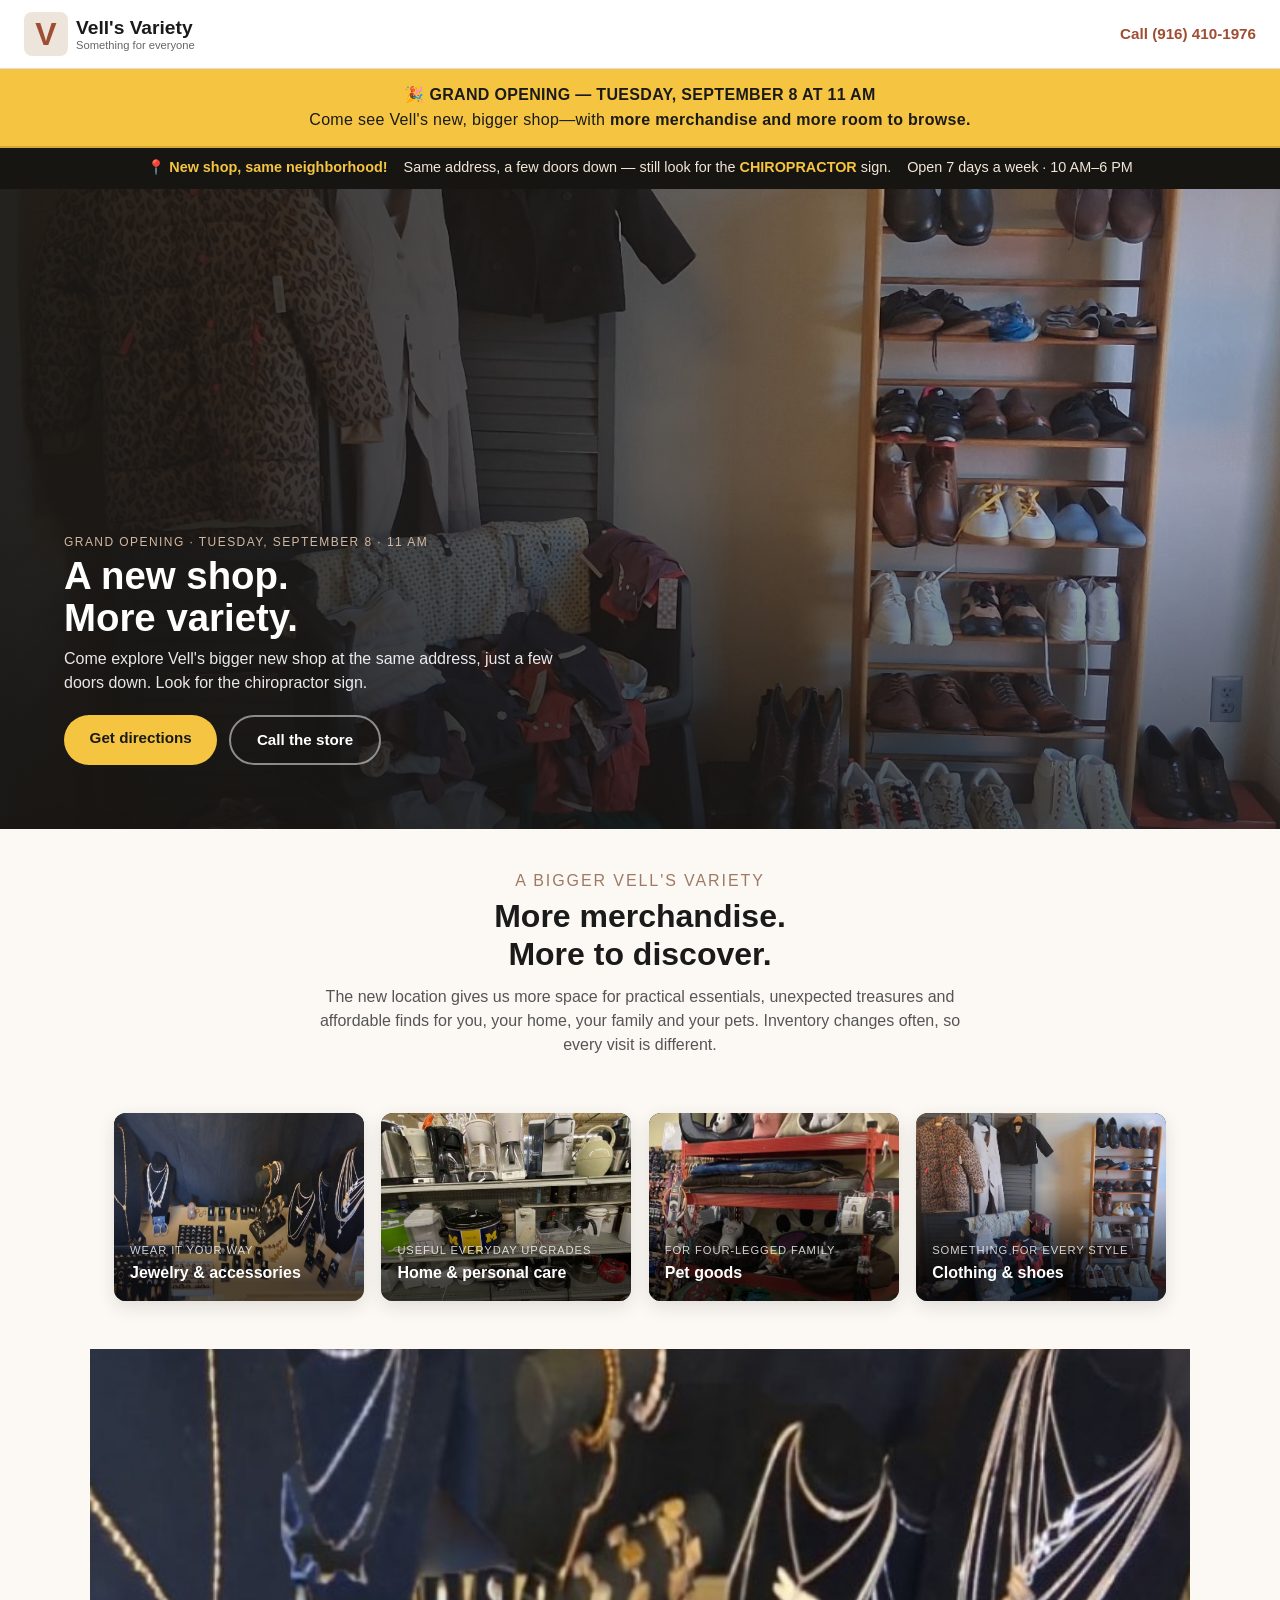
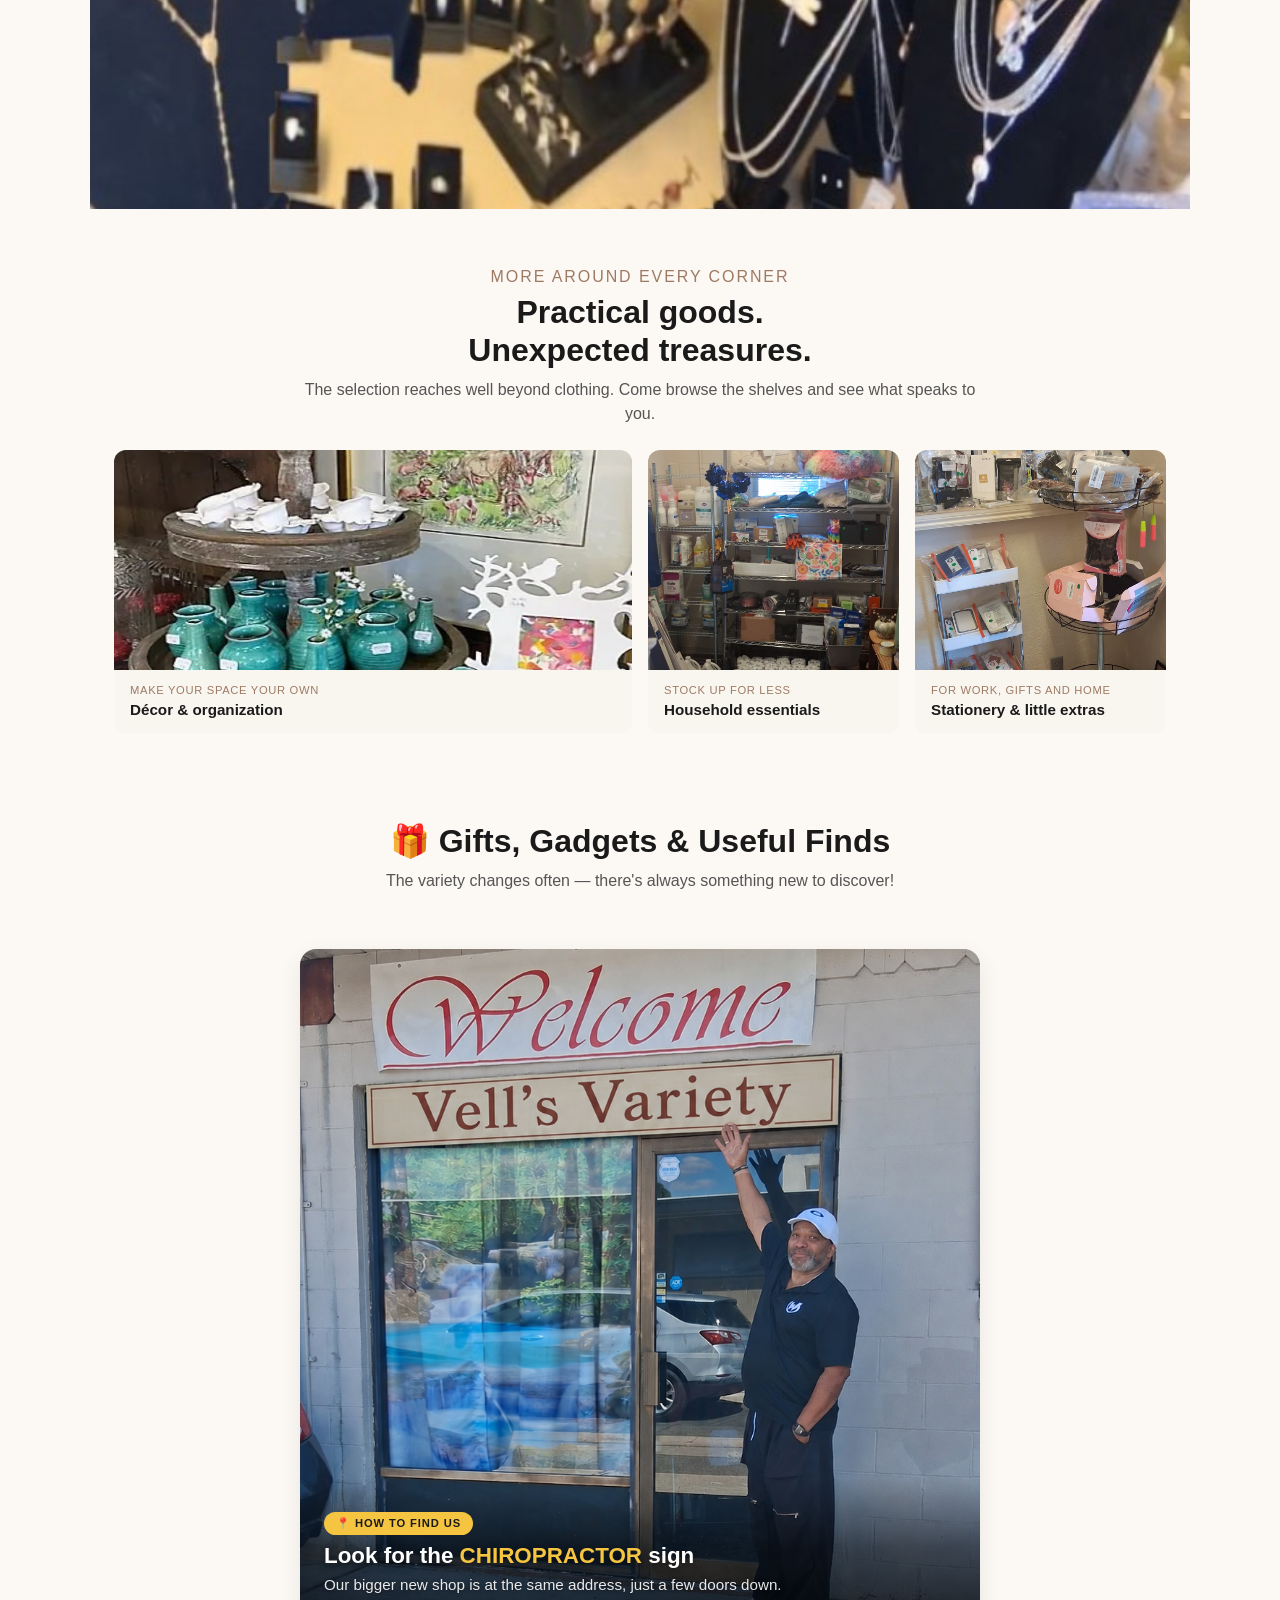
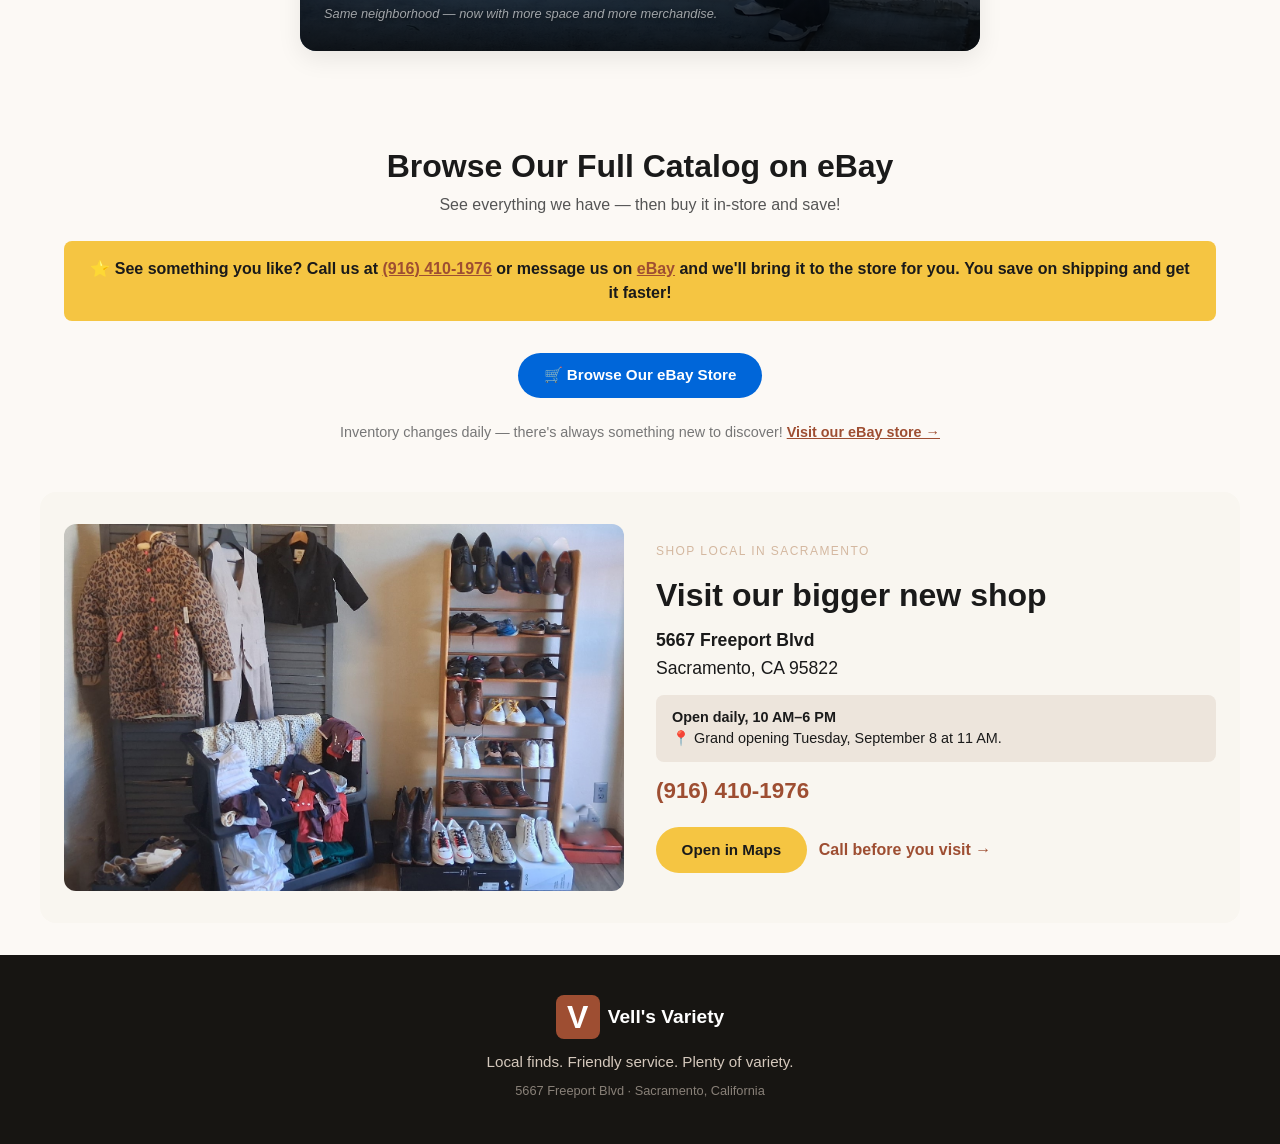
==== commit dee489a3: "Update to Best PRactice UX Principles" ====
--- a/index.html
+++ b/index.html
@@ -141,20 +141,22 @@
         position: relative;
         overflow: hidden;
         background: #171512;
+        min-height: clamp(420px, 56vw, 640px);
       }
       
       .hero-image {
         width: 100%;
-        height: auto;
-        max-height: 70vh;
+        height: clamp(420px, 56vw, 640px);
         object-fit: cover;
-        opacity: 0.7;
+        object-position: center 52%;
+        opacity: 0.82;
+        display: block;
       }
       
       .hero-shade {
         position: absolute;
         inset: 0;
-        background: linear-gradient(to top, rgba(23, 21, 18, 0.8) 20%, transparent 70%);
+        background: linear-gradient(90deg, rgba(23, 21, 18, 0.9) 0%, rgba(23, 21, 18, 0.58) 43%, rgba(23, 21, 18, 0.08) 78%), linear-gradient(to top, rgba(23, 21, 18, 0.62), transparent 55%);
       }
       
       .hero-content {
@@ -162,9 +164,9 @@
         bottom: 0;
         left: 0;
         right: 0;
-        padding: 2rem 1.5rem 2.5rem;
+        padding: clamp(2rem, 5vw, 4.5rem);
         color: #fff;
-        max-width: 700px;
+        max-width: 650px;
       }
       
       .eyebrow {
@@ -275,10 +277,10 @@
       /* Category Grid */
       .category-grid {
         display: grid;
-        grid-template-columns: repeat(auto-fit, minmax(160px, 1fr));
-        gap: 1rem;
-        padding: 1.5rem;
-        max-width: 1200px;
+        grid-template-columns: repeat(4, minmax(0, 1fr));
+        gap: 1.1rem;
+        padding: 1rem 1.5rem 3rem;
+        max-width: 1100px;
         margin: 0 auto;
       }
       
@@ -286,8 +288,9 @@
         position: relative;
         overflow: hidden;
         border-radius: 12px;
-        aspect-ratio: 1 / 1;
+        aspect-ratio: 4 / 3;
         background: #171512;
+        box-shadow: 0 6px 18px rgba(31, 24, 19, 0.12);
       }
       
       .category-card img {
@@ -332,8 +335,8 @@
       
       /* More Finds */
       .more-finds {
-        padding: 2rem 1.5rem 3rem;
-        max-width: 1200px;
+        padding: 3.5rem 1.5rem;
+        max-width: 1100px;
         margin: 0 auto;
       }
       
@@ -372,8 +375,24 @@
       
       .find-card img {
         width: 100%;
-        height: 180px;
+        height: 220px;
         object-fit: cover;
+      }
+
+      .merchandise-feature {
+        max-width: 1100px;
+        height: clamp(300px, 38vw, 460px);
+        margin: 0 auto;
+        overflow: hidden;
+        background: #171512;
+      }
+
+      .merchandise-feature img {
+        display: block;
+        width: 100%;
+        height: 100%;
+        object-fit: cover;
+        object-position: center 48%;
       }
       
       .find-card figcaption {
@@ -581,8 +600,9 @@
       /* Storefront Image with Overlay */
       .storefront-wrapper {
         position: relative;
-        max-width: 1000px;
-        margin: 1.5rem auto;
+        max-width: 680px;
+        height: min(720px, 78vh);
+        margin: 1.5rem auto 3rem;
         border-radius: 16px;
         overflow: hidden;
         box-shadow: 0 8px 24px rgba(0,0,0,0.08);
@@ -590,6 +610,9 @@
       
       .storefront-wrapper img {
         width: 100%;
+        height: 100%;
+        object-fit: cover;
+        object-position: center 47%;
         display: block;
       }
       
@@ -830,6 +853,17 @@
         .hero-content {
           padding: 1.5rem 1rem 2rem;
         }
+        .hero,
+        .hero-image {
+          min-height: 500px;
+          height: 500px;
+        }
+        .hero-image {
+          object-position: 58% center;
+        }
+        .hero-shade {
+          background: linear-gradient(to top, rgba(23, 21, 18, 0.94) 0%, rgba(23, 21, 18, 0.62) 48%, rgba(23, 21, 18, 0.08) 78%);
+        }
         .announcement-content p {
           font-size: 0.9rem;
         }
@@ -837,6 +871,16 @@
           grid-template-columns: repeat(2, 1fr);
           gap: 0.75rem;
           padding: 0.75rem;
+        }
+        .category-card {
+          aspect-ratio: 4 / 5;
+        }
+        .merchandise-feature {
+          height: 290px;
+        }
+        .storefront-wrapper {
+          height: 580px;
+          margin-inline: 1rem;
         }
         .finds-grid {
           grid-template-columns: 1fr 1fr;
@@ -879,7 +923,7 @@
       </aside>
 
       <section class="hero" id="top">
-        <img class="hero-image" src="./Vell_at_da_New_Store-SIGNAGE.png" alt="Vell welcoming shoppers to the new Vell's Variety storefront" />
+        <img class="hero-image" src="./fashion_n_shoes.jpg" width="1443" height="945" alt="Clothing and shoes displayed inside Vell's Variety" fetchpriority="high" decoding="async" />
         <div class="hero-shade"></div>
         <div class="hero-content">
           <p class="eyebrow">Grand opening · Tuesday, September 8 · 11 AM</p>
@@ -907,35 +951,37 @@
 
       <section class="category-grid" aria-label="Store departments">
         <article class="category-card">
-          <img src="./jewelry2.jpg" alt="Necklaces, rings and bracelets displayed at Vell's Variety" />
+          <img src="./jewelry2.jpg" width="931" height="620" alt="Necklaces, rings and bracelets displayed at Vell's Variety" loading="lazy" decoding="async" />
           <div class="category-overlay"></div>
           <div class="category-label"><small>Wear it your way</small><h3>Jewelry &amp; accessories</h3></div>
         </article>
         <article class="category-card">
-          <img src="./appliances.jpg" alt="Coffee makers, small appliances and household goods" />
+          <img src="./appliances.jpg" width="827" height="503" alt="Coffee makers, small appliances and household goods" loading="lazy" decoding="async" />
           <div class="category-overlay"></div>
           <div class="category-label"><small>Useful everyday upgrades</small><h3>Home &amp; personal care</h3></div>
         </article>
         <article class="category-card">
-          <img src="./VV_Pets.png" alt="Pet beds, cat tents, toys and pet accessories" />
+          <img src="./VV_Pets.png" width="597" height="857" alt="Pet beds, cat tents, toys and pet accessories" loading="lazy" decoding="async" />
           <div class="category-overlay"></div>
           <div class="category-label"><small>For four-legged family</small><h3>Pet goods</h3></div>
         </article>
         <article class="category-card">
-          <img src="./fashion_n_shoes2.jpg" alt="Clothing, coats and a larger selection of shoes at Vell's Variety" />
+          <img src="./fashion_n_shoes2.jpg" width="1443" height="945" alt="Clothing, coats and a larger selection of shoes at Vell's Variety" loading="lazy" decoding="async" />
           <div class="category-overlay"></div>
           <div class="category-label"><small>Something for every style</small><h3>Clothing &amp; shoes</h3></div>
         </article>
       </section>
 
-      <figure
+      <figure class="merchandise-feature"
         aria-label="Jewelry available at Vell's Variety"
-        style="background:#171512; margin:-72px 8px 8px; overflow:hidden;"
       >
         <img
           src="./jewelry3.jpg"
+          width="697"
+          height="553"
           alt="A wide display of necklaces, rings and bracelets at Vell's Variety"
-          style="display:block; height:auto; width:100%;"
+          loading="lazy"
+          decoding="async"
         />
       </figure>
 
@@ -947,15 +993,15 @@
         </div>
         <div class="finds-grid">
           <figure class="find-card find-card-wide">
-            <img src="./Art%20_n_Vases.png" alt="Colorful vases, framed artwork and decorative pieces" />
+            <img src="./Art%20_n_Vases.png" width="911" height="1027" alt="Colorful vases, framed artwork and decorative pieces" loading="lazy" decoding="async" />
             <figcaption><small>Make your space your own</small><strong>Décor &amp; organization</strong></figcaption>
           </figure>
           <figure class="find-card">
-            <img src="./supplies.jpg" alt="Household supplies, bedding and daily necessities" />
+            <img src="./supplies.jpg" width="945" height="1232" alt="Household supplies, bedding and daily necessities" loading="lazy" decoding="async" />
             <figcaption><small>Stock up for less</small><strong>Household essentials</strong></figcaption>
           </figure>
           <figure class="find-card">
-            <img src="./stationery.jpg" alt="Stationery, candles, gift items and gadgets" />
+            <img src="./stationery.jpg" width="945" height="2046" alt="Stationery, candles, gift items and gadgets" loading="lazy" decoding="async" />
             <figcaption><small>For work, gifts and home</small><strong>Stationery &amp; little extras</strong></figcaption>
           </figure>
         </div>
@@ -969,7 +1015,7 @@
 
       <!-- ★ STOREFRONT IMAGE WITH OVERLAY ★ -->
       <div class="storefront-wrapper">
-        <img src="./Vell_at_da_New_Store-SIGNAGE.png" alt="Vell outside the new Vell's Variety storefront on Freeport Boulevard" />
+        <img src="./Vell_at_da_New_Store-SIGNAGE.png" width="940" height="1673" alt="Vell outside the new Vell's Variety storefront on Freeport Boulevard" loading="lazy" decoding="async" />
         <div class="storefront-overlay">
           <span class="tag">📍 How to find us</span>
           <h3>Look for the <span>CHIROPRACTOR</span> sign</h3>
@@ -1005,7 +1051,7 @@
       <!-- VISIT / SHOP LOCAL SECTION -->
       <section class="visit">
         <div class="visit-photo">
-          <img src="./fashion_n_shoes2.jpg" alt="Clothing and shoes available at Vell's Variety" />
+          <img src="./fashion_n_shoes2.jpg" width="1443" height="945" alt="Clothing and shoes available at Vell's Variety" loading="lazy" decoding="async" />
         </div>
         <div class="visit-copy">
           <p class="eyebrow">Shop local in Sacramento</p>
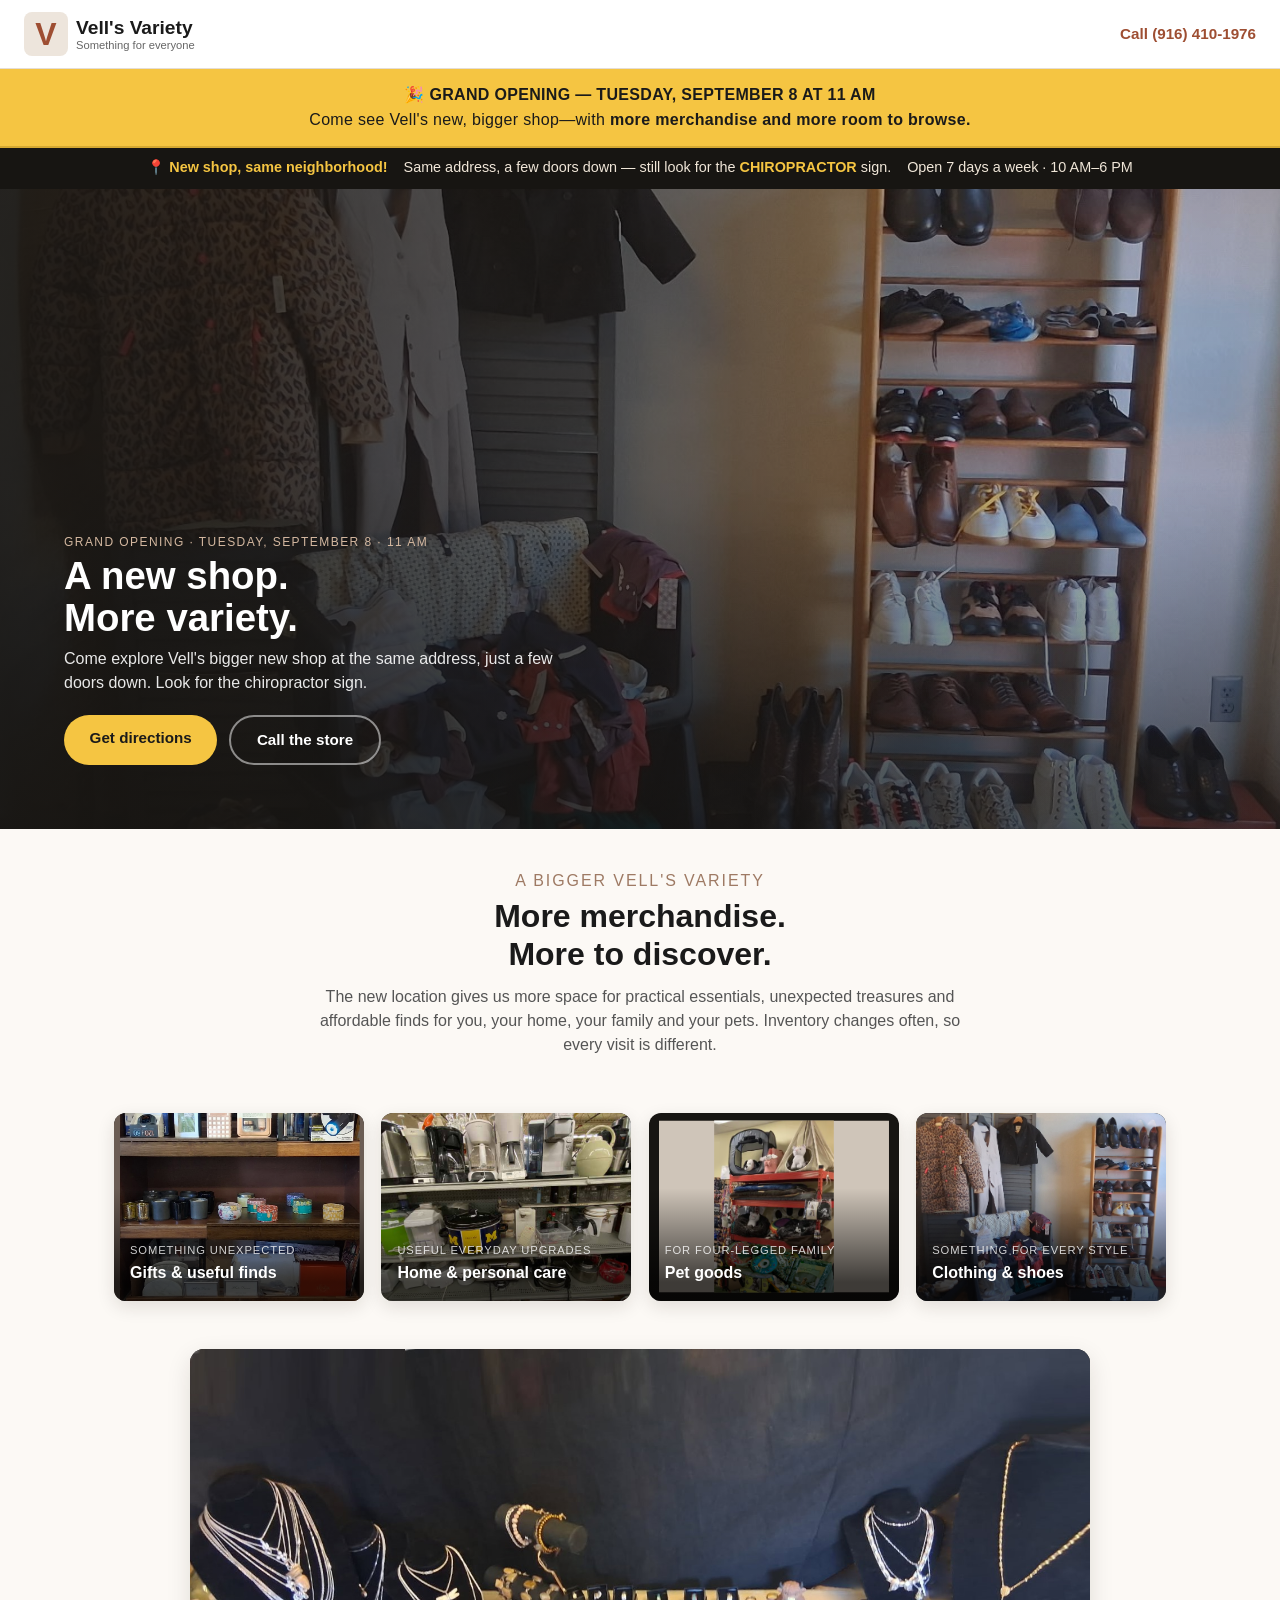
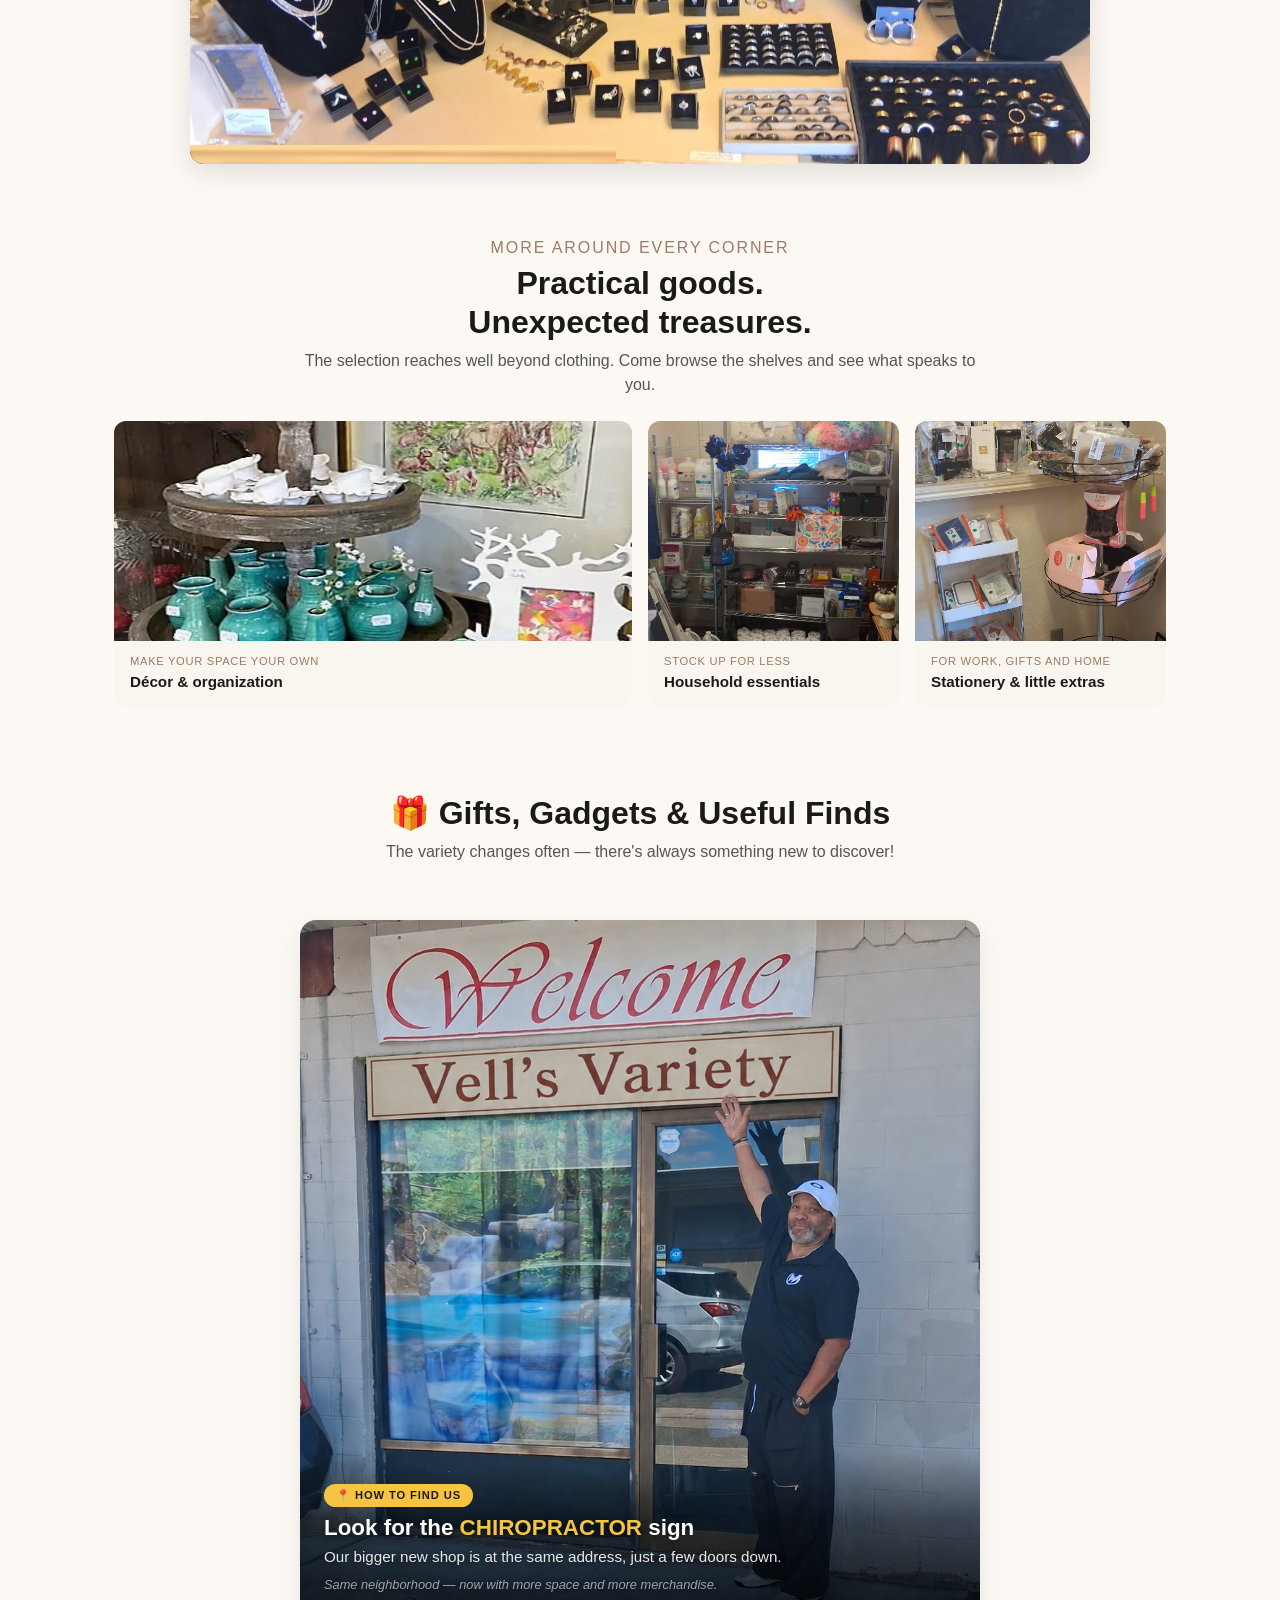
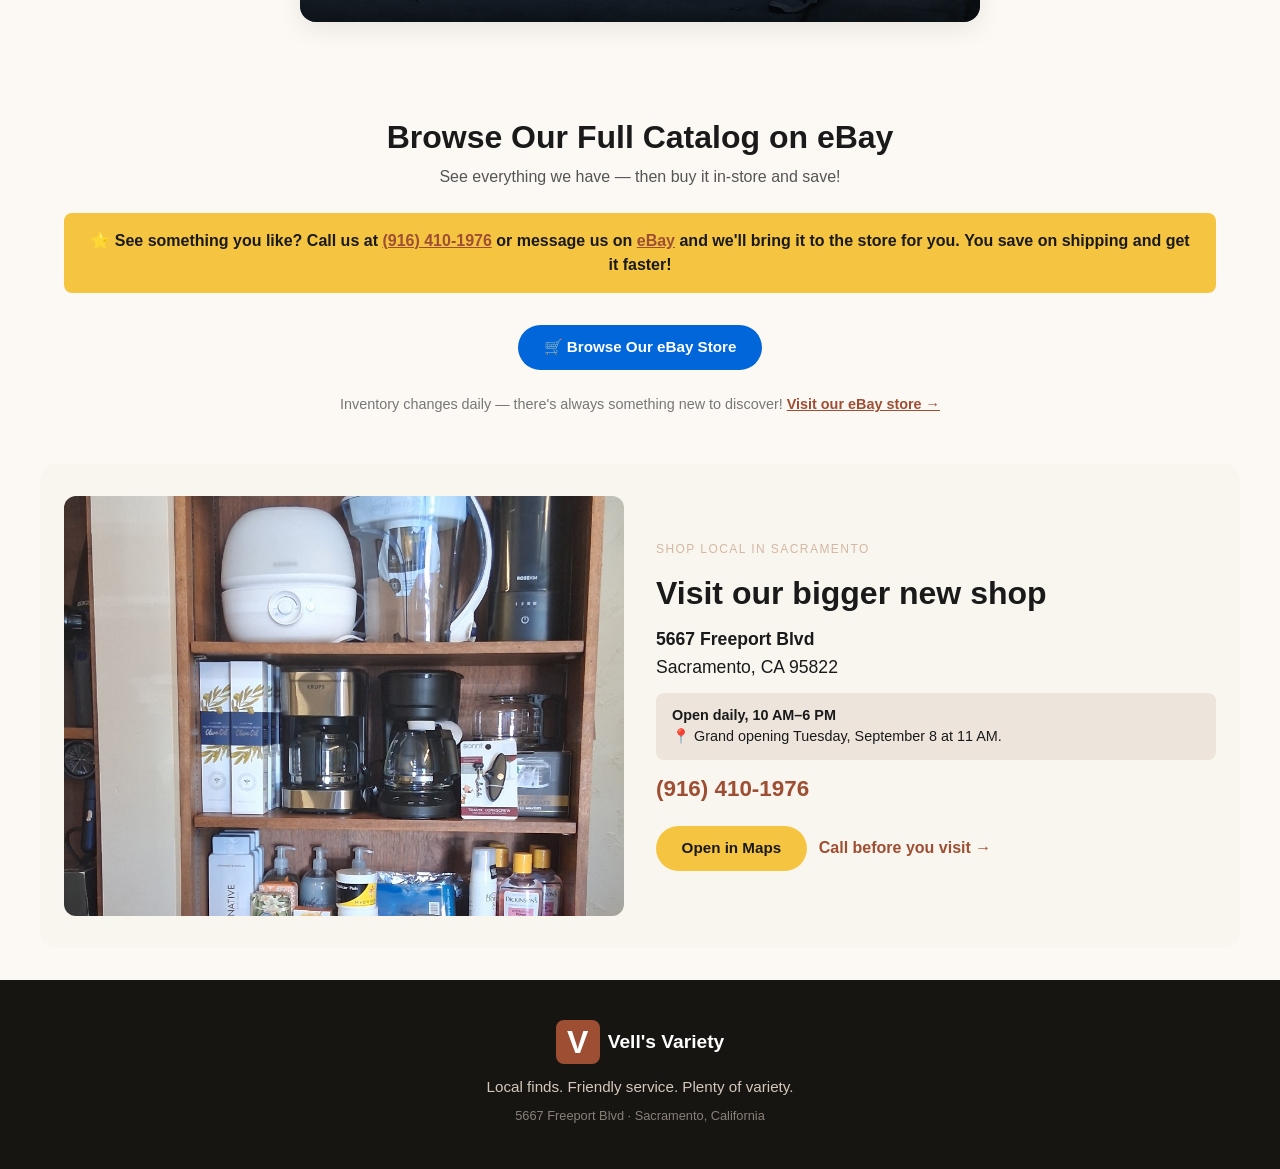
==== commit 4e1adcd6: "Polished" ====
--- a/index.html
+++ b/index.html
@@ -303,6 +303,17 @@
       .category-card:hover img {
         transform: scale(1.05);
       }
+
+      .category-card.pet-card img {
+        object-fit: contain;
+        object-position: center;
+        background: #cfc5b9;
+        transform: scale(0.92);
+      }
+
+      .category-card.pet-card:hover img {
+        transform: scale(0.96);
+      }
       
       .category-overlay {
         position: absolute;
@@ -380,11 +391,14 @@
       }
 
       .merchandise-feature {
-        max-width: 1100px;
-        height: clamp(300px, 38vw, 460px);
-        margin: 0 auto;
+        max-width: 900px;
+        height: auto;
+        aspect-ratio: 1600 / 739;
+        margin: 0 auto 1rem;
         overflow: hidden;
         background: #171512;
+        border-radius: 14px;
+        box-shadow: 0 8px 24px rgba(31, 24, 19, 0.12);
       }
 
       .merchandise-feature img {
@@ -512,8 +526,10 @@
       
       .visit-photo img {
         width: 100%;
-        height: 100%;
+        height: auto;
+        aspect-ratio: 4 / 3;
         object-fit: cover;
+        object-position: center 32%;
         border-radius: 12px;
       }
       
@@ -691,8 +707,10 @@
       
       .visit-photo img {
         width: 100%;
-        height: 100%;
+        height: auto;
+        aspect-ratio: 4 / 3;
         object-fit: cover;
+        object-position: center 32%;
         border-radius: 12px;
       }
       
@@ -876,14 +894,19 @@
           aspect-ratio: 4 / 5;
         }
         .merchandise-feature {
-          height: 290px;
+          width: calc(100% - 2rem);
+          aspect-ratio: 16 / 9;
         }
         .storefront-wrapper {
           height: 580px;
           margin-inline: 1rem;
         }
+        .visit-photo img {
+          max-height: none;
+          aspect-ratio: 4 / 3;
+        }
         .finds-grid {
-          grid-template-columns: 1fr 1fr;
+          grid-template-columns: 1fr;
         }
         .ebay-feed h2 {
           font-size: 1.6rem;
@@ -951,16 +974,16 @@
 
       <section class="category-grid" aria-label="Store departments">
         <article class="category-card">
-          <img src="./jewelry2.jpg" width="931" height="620" alt="Necklaces, rings and bracelets displayed at Vell's Variety" loading="lazy" decoding="async" />
+          <img src="./Vells_Variety%20(1).jpg" width="896" height="1395" alt="Gifts, gadgets and useful household finds displayed at Vell's Variety" loading="lazy" decoding="async" />
           <div class="category-overlay"></div>
-          <div class="category-label"><small>Wear it your way</small><h3>Jewelry &amp; accessories</h3></div>
+          <div class="category-label"><small>Something unexpected</small><h3>Gifts &amp; useful finds</h3></div>
         </article>
         <article class="category-card">
           <img src="./appliances.jpg" width="827" height="503" alt="Coffee makers, small appliances and household goods" loading="lazy" decoding="async" />
           <div class="category-overlay"></div>
           <div class="category-label"><small>Useful everyday upgrades</small><h3>Home &amp; personal care</h3></div>
         </article>
-        <article class="category-card">
+        <article class="category-card pet-card">
           <img src="./VV_Pets.png" width="597" height="857" alt="Pet beds, cat tents, toys and pet accessories" loading="lazy" decoding="async" />
           <div class="category-overlay"></div>
           <div class="category-label"><small>For four-legged family</small><h3>Pet goods</h3></div>
@@ -976,9 +999,9 @@
         aria-label="Jewelry available at Vell's Variety"
       >
         <img
-          src="./jewelry3.jpg"
-          width="697"
-          height="553"
+          src="./jewelry.jpg"
+          width="1600"
+          height="739"
           alt="A wide display of necklaces, rings and bracelets at Vell's Variety"
           loading="lazy"
           decoding="async"
@@ -1051,7 +1074,7 @@
       <!-- VISIT / SHOP LOCAL SECTION -->
       <section class="visit">
         <div class="visit-photo">
-          <img src="./fashion_n_shoes2.jpg" width="1443" height="945" alt="Clothing and shoes available at Vell's Variety" loading="lazy" decoding="async" />
+          <img src="./home.jpg" width="945" height="2046" alt="Home goods, small appliances and personal-care products available at Vell's Variety" loading="lazy" decoding="async" />
         </div>
         <div class="visit-copy">
           <p class="eyebrow">Shop local in Sacramento</p>
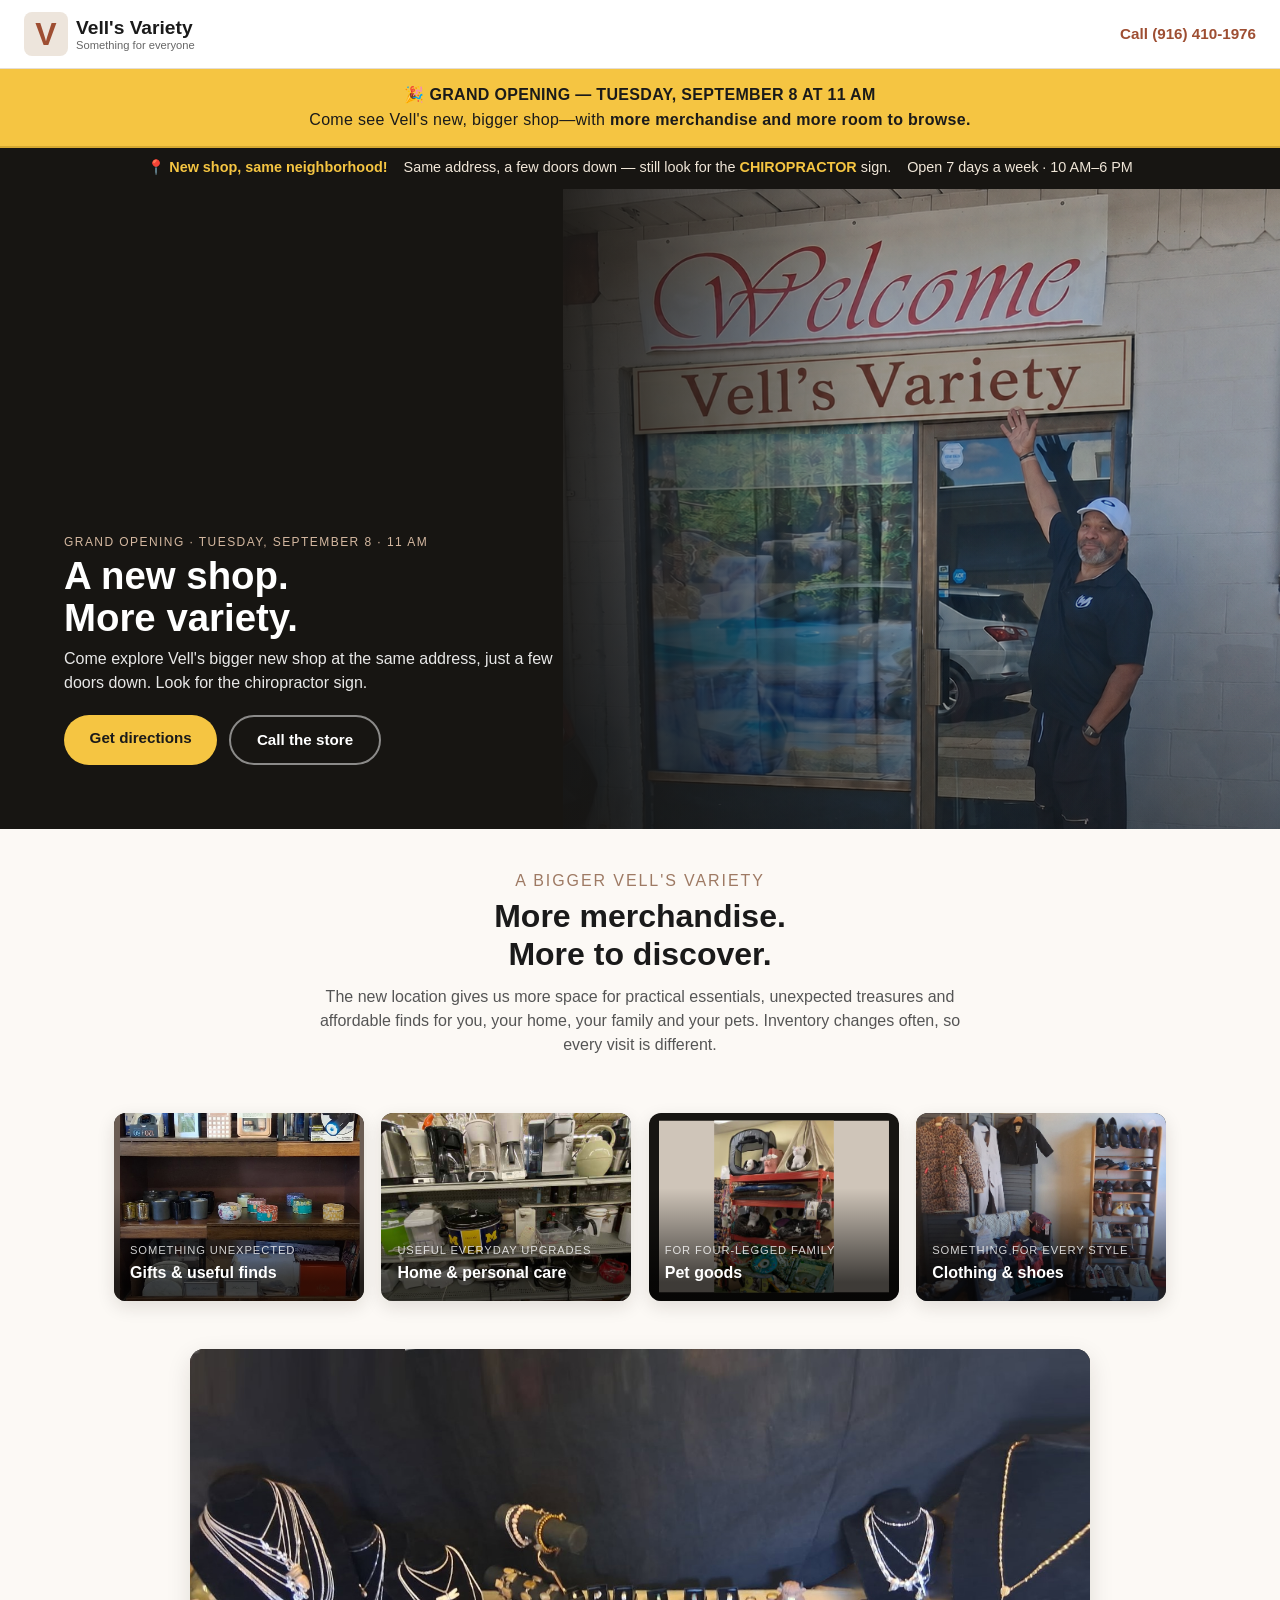
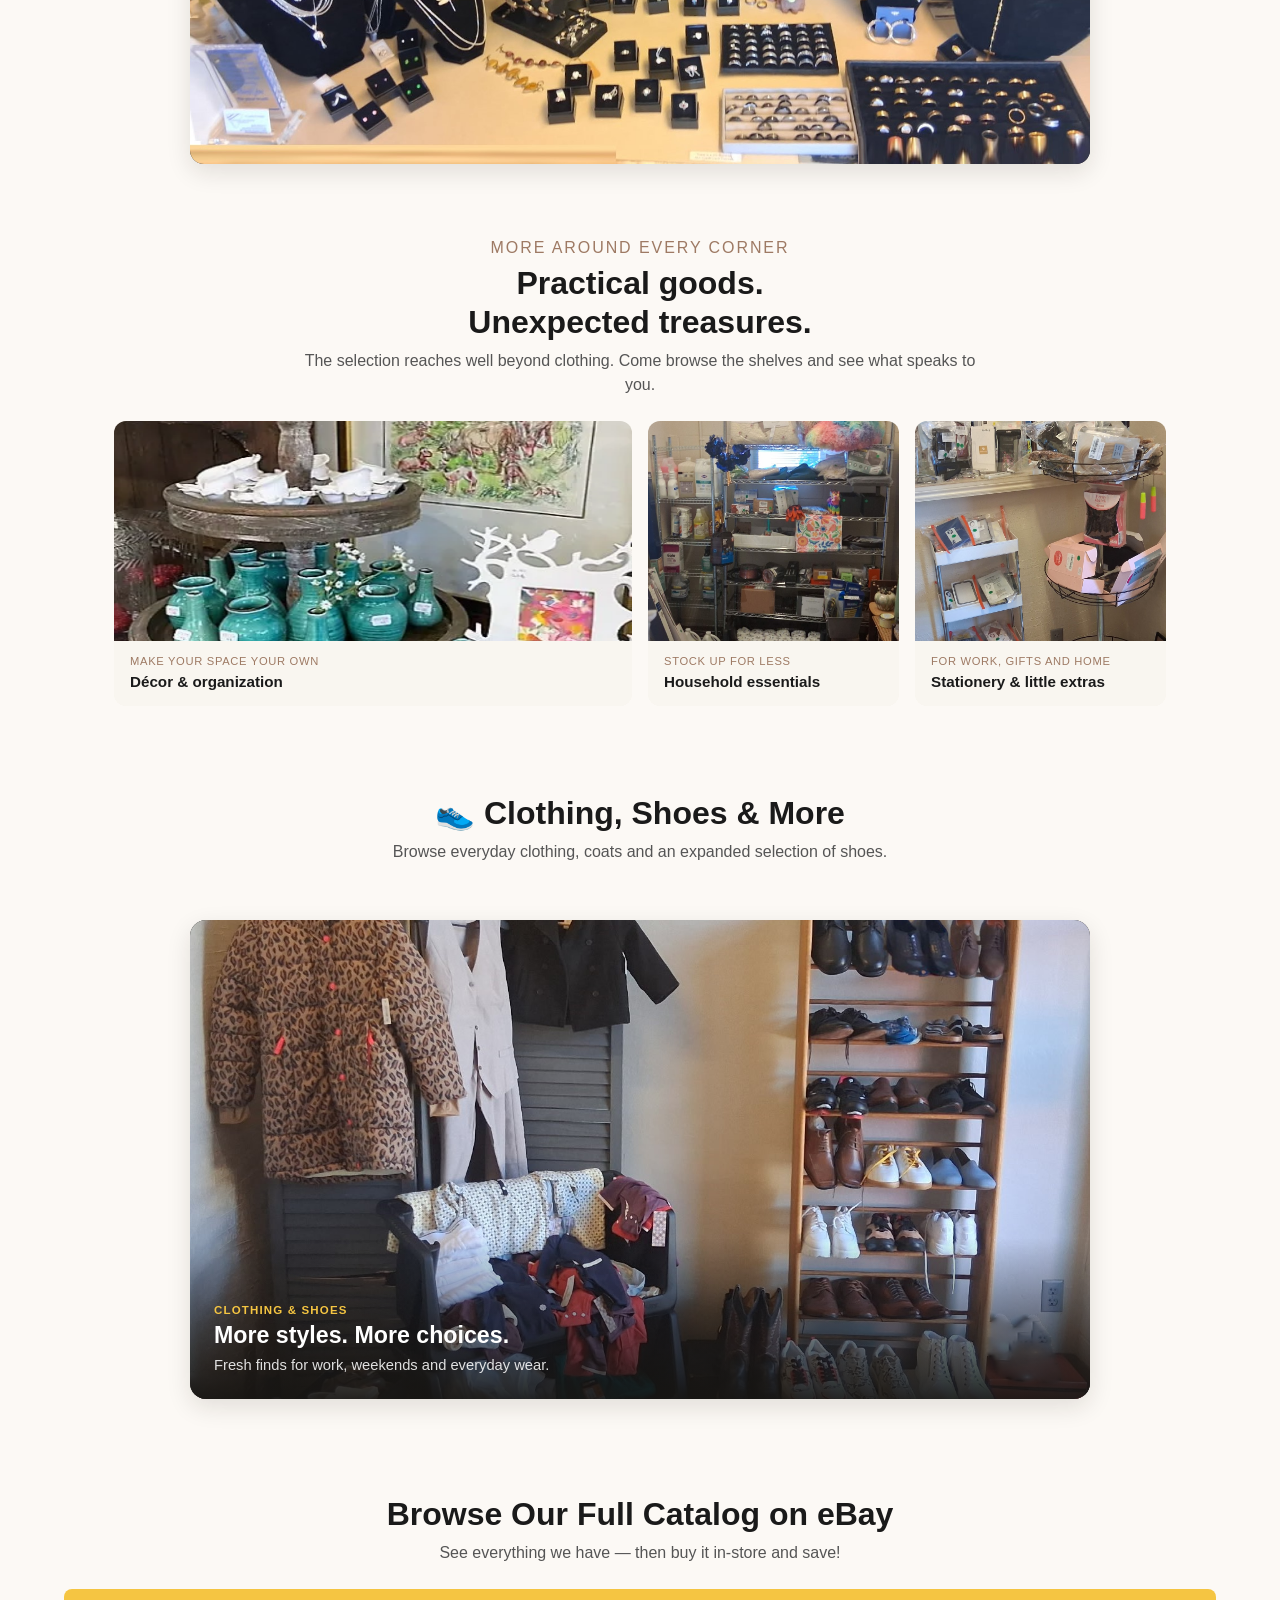
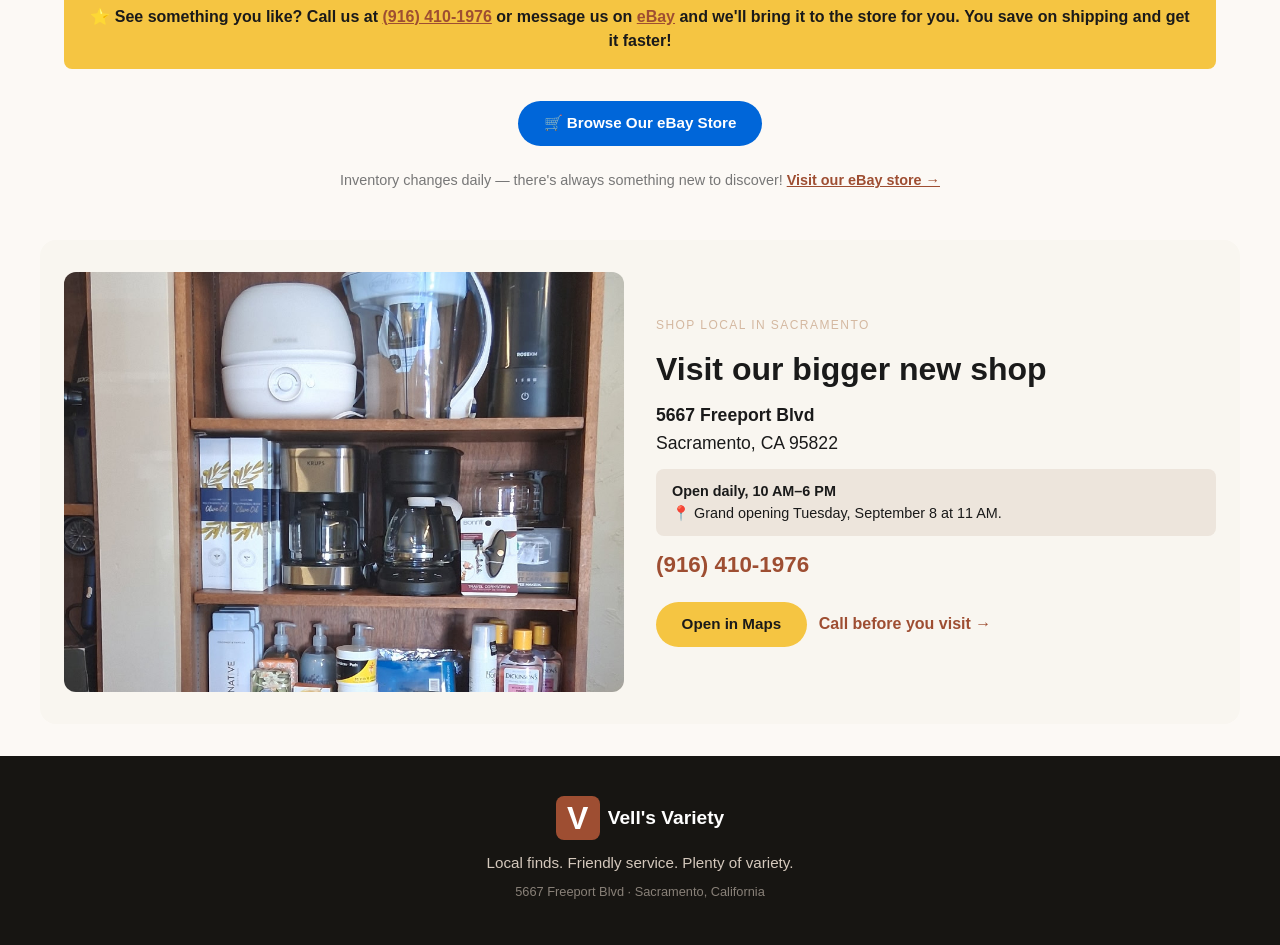
==== commit 797b61d6: "Swapped Welcome to VV up top with clothes moved dn below" ====
--- a/index.html
+++ b/index.html
@@ -145,18 +145,19 @@
       }
       
       .hero-image {
-        width: 100%;
+        width: 56%;
         height: clamp(420px, 56vw, 640px);
         object-fit: cover;
-        object-position: center 52%;
-        opacity: 0.82;
-        display: block;
+        object-position: center 34%;
+        opacity: 0.95;
+        display: block;
+        margin-left: auto;
       }
       
       .hero-shade {
         position: absolute;
         inset: 0;
-        background: linear-gradient(90deg, rgba(23, 21, 18, 0.9) 0%, rgba(23, 21, 18, 0.58) 43%, rgba(23, 21, 18, 0.08) 78%), linear-gradient(to top, rgba(23, 21, 18, 0.62), transparent 55%);
+        background: linear-gradient(90deg, #171512 0%, #171512 33%, rgba(23, 21, 18, 0.92) 43%, rgba(23, 21, 18, 0.18) 69%, rgba(23, 21, 18, 0.05) 100%), linear-gradient(to top, rgba(23, 21, 18, 0.45), transparent 48%);
       }
       
       .hero-content {
@@ -167,6 +168,7 @@
         padding: clamp(2rem, 5vw, 4.5rem);
         color: #fff;
         max-width: 650px;
+        width: 50%;
       }
       
       .eyebrow {
@@ -712,6 +714,56 @@
         object-fit: cover;
         object-position: center 32%;
         border-radius: 12px;
+      }
+
+      .fashion-feature {
+        position: relative;
+        max-width: 900px;
+        aspect-ratio: 16 / 8.5;
+        margin: 1.5rem auto 3rem;
+        border-radius: 16px;
+        overflow: hidden;
+        background: #171512;
+        box-shadow: 0 8px 24px rgba(31, 24, 19, 0.12);
+      }
+
+      .fashion-feature img {
+        width: 100%;
+        height: 100%;
+        display: block;
+        object-fit: cover;
+        object-position: center 50%;
+      }
+
+      .fashion-feature figcaption {
+        position: absolute;
+        inset: auto 0 0;
+        padding: 4rem 1.5rem 1.4rem;
+        color: #fff;
+        background: linear-gradient(to top, rgba(23, 21, 18, 0.92), rgba(23, 21, 18, 0));
+      }
+
+      .fashion-feature figcaption small {
+        display: block;
+        margin-bottom: 0.2rem;
+        color: #f5c542;
+        font-size: 0.72rem;
+        font-weight: 700;
+        letter-spacing: 0.1em;
+        text-transform: uppercase;
+      }
+
+      .fashion-feature figcaption strong {
+        display: block;
+        font-size: 1.45rem;
+        line-height: 1.2;
+      }
+
+      .fashion-feature figcaption span {
+        display: block;
+        margin-top: 0.25rem;
+        color: rgba(255,255,255,0.86);
+        font-size: 0.92rem;
       }
       
       .visit-copy {
@@ -870,6 +922,7 @@
         }
         .hero-content {
           padding: 1.5rem 1rem 2rem;
+          width: 100%;
         }
         .hero,
         .hero-image {
@@ -877,7 +930,9 @@
           height: 500px;
         }
         .hero-image {
-          object-position: 58% center;
+          width: 100%;
+          margin-left: 0;
+          object-position: center 31%;
         }
         .hero-shade {
           background: linear-gradient(to top, rgba(23, 21, 18, 0.94) 0%, rgba(23, 21, 18, 0.62) 48%, rgba(23, 21, 18, 0.08) 78%);
@@ -900,6 +955,17 @@
         .storefront-wrapper {
           height: 580px;
           margin-inline: 1rem;
+        }
+        .fashion-feature {
+          width: calc(100% - 2rem);
+          aspect-ratio: 4 / 3;
+          margin-bottom: 2rem;
+        }
+        .fashion-feature figcaption {
+          padding: 3rem 1rem 1rem;
+        }
+        .fashion-feature figcaption strong {
+          font-size: 1.2rem;
         }
         .visit-photo img {
           max-height: none;
@@ -946,7 +1012,7 @@
       </aside>
 
       <section class="hero" id="top">
-        <img class="hero-image" src="./fashion_n_shoes.jpg" width="1443" height="945" alt="Clothing and shoes displayed inside Vell's Variety" fetchpriority="high" decoding="async" />
+        <img class="hero-image" src="./Vell_at_da_New_Store-SIGNAGE.png" width="940" height="1673" alt="The Welcome and Vell's Variety signs above Vell at the new storefront" fetchpriority="high" decoding="async" />
         <div class="hero-shade"></div>
         <div class="hero-content">
           <p class="eyebrow">Grand opening · Tuesday, September 8 · 11 AM</p>
@@ -1030,22 +1096,20 @@
         </div>
       </section>
 
-      <!-- NEW: Centered Inventory Notice -->
+      <!-- Clothing and shoes feature -->
       <section class="inventory-notice">
-        <h2>🎁 Gifts, Gadgets &amp; Useful Finds</h2>
-        <p>The variety changes often — there's always something new to discover!</p>
+        <h2>👟 Clothing, Shoes &amp; More</h2>
+        <p>Browse everyday clothing, coats and an expanded selection of shoes.</p>
       </section>
 
-      <!-- ★ STOREFRONT IMAGE WITH OVERLAY ★ -->
-      <div class="storefront-wrapper">
-        <img src="./Vell_at_da_New_Store-SIGNAGE.png" width="940" height="1673" alt="Vell outside the new Vell's Variety storefront on Freeport Boulevard" loading="lazy" decoding="async" />
-        <div class="storefront-overlay">
-          <span class="tag">📍 How to find us</span>
-          <h3>Look for the <span>CHIROPRACTOR</span> sign</h3>
-          <p>Our bigger new shop is at the same address, just a few doors down.</p>
-          <p class="sub">Same neighborhood — now with more space and more merchandise.</p>
-        </div>
-      </div>
+      <figure class="fashion-feature">
+        <img src="./fashion_n_shoes2.jpg" width="1443" height="945" alt="Clothing, coats and shoes displayed inside Vell's Variety" loading="lazy" decoding="async" />
+        <figcaption>
+          <small>Clothing &amp; shoes</small>
+          <strong>More styles. More choices.</strong>
+          <span>Fresh finds for work, weekends and everyday wear.</span>
+        </figcaption>
+      </figure>
 
       <!-- EBAY FEED SECTION -->
       <section class="ebay-feed">
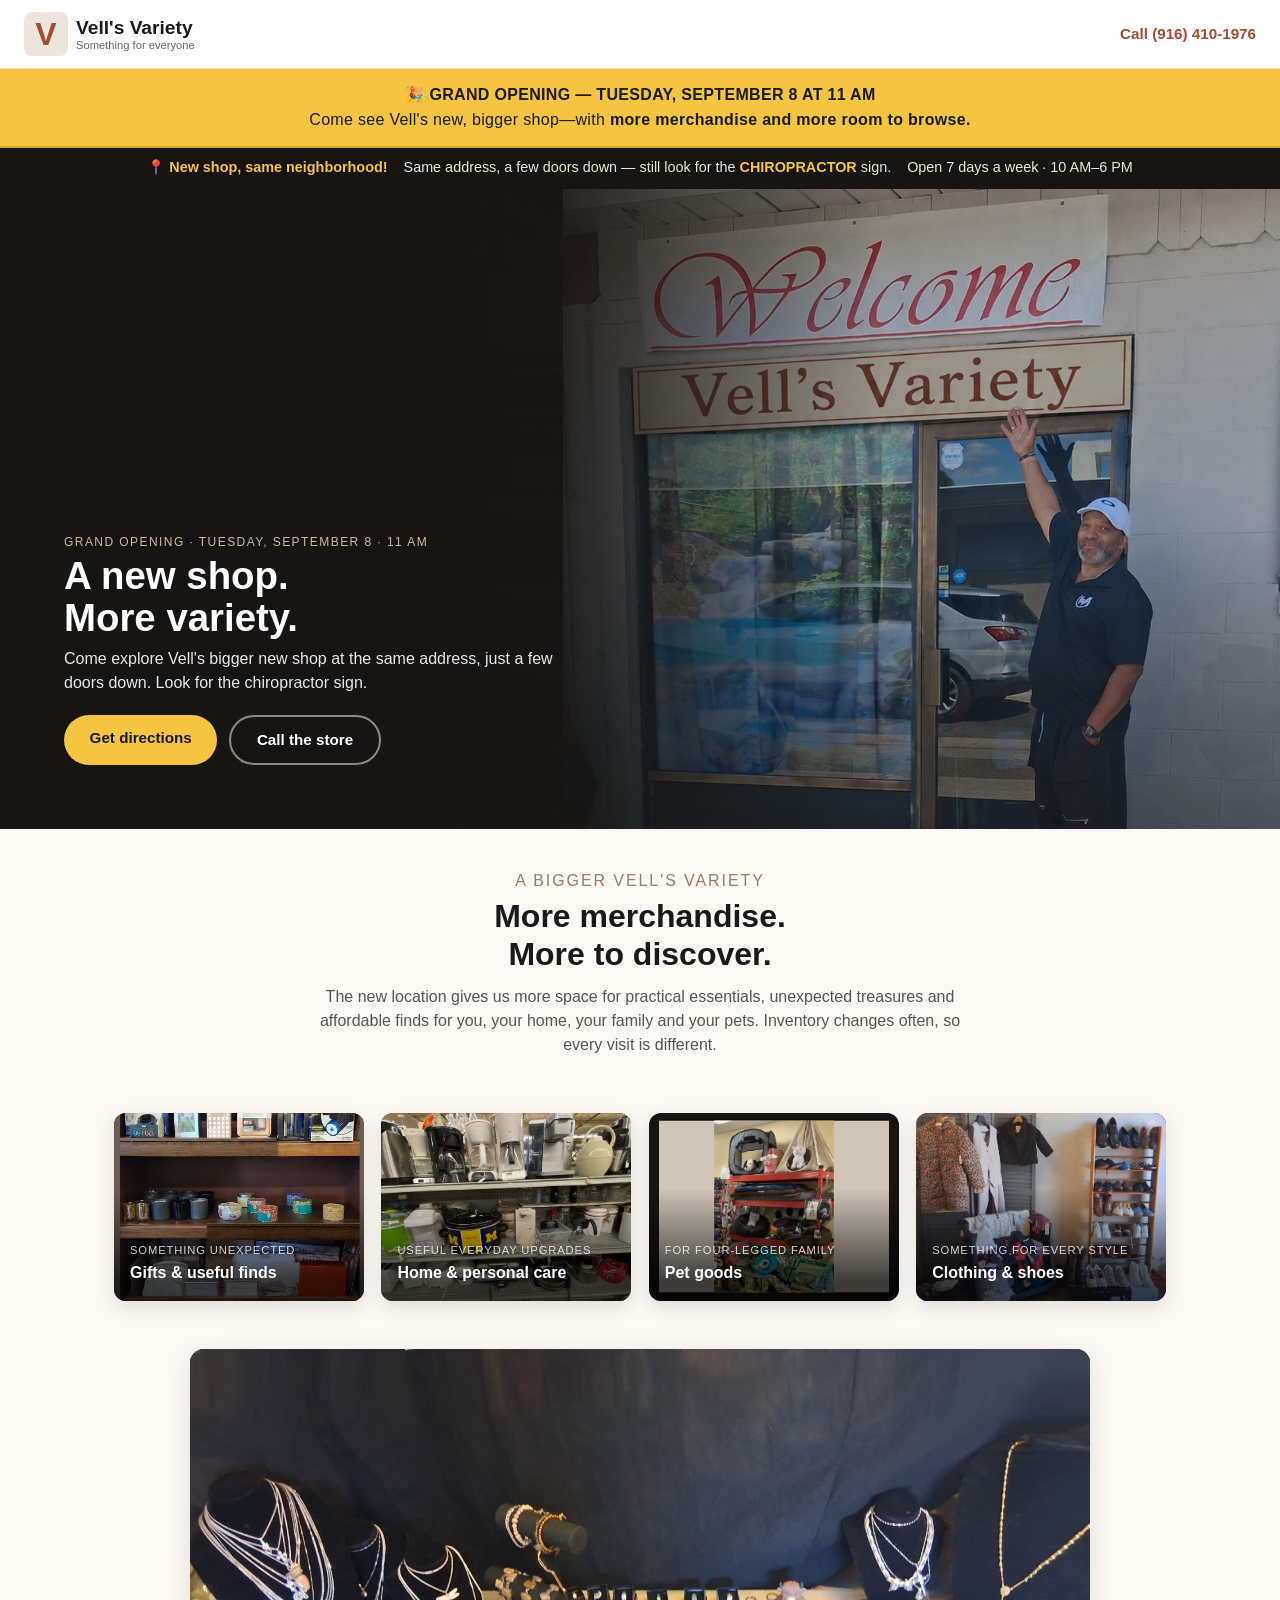
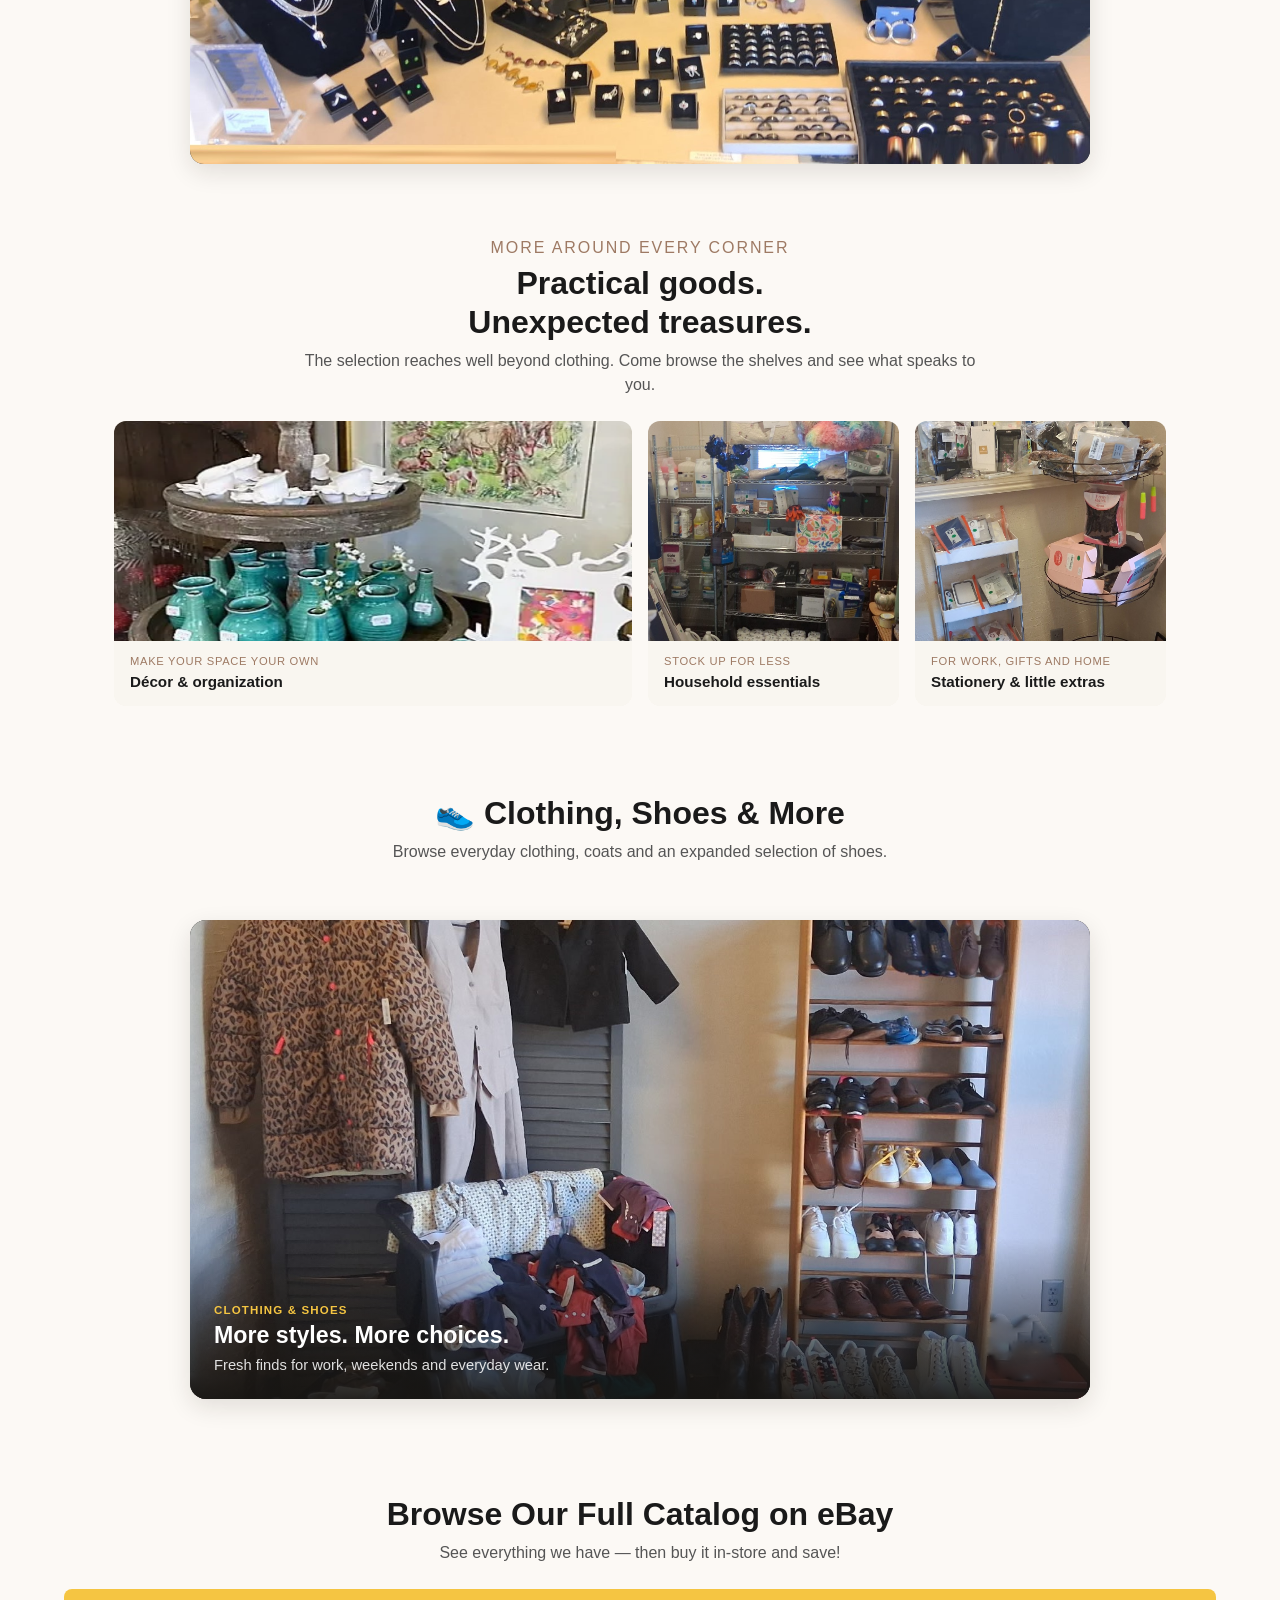
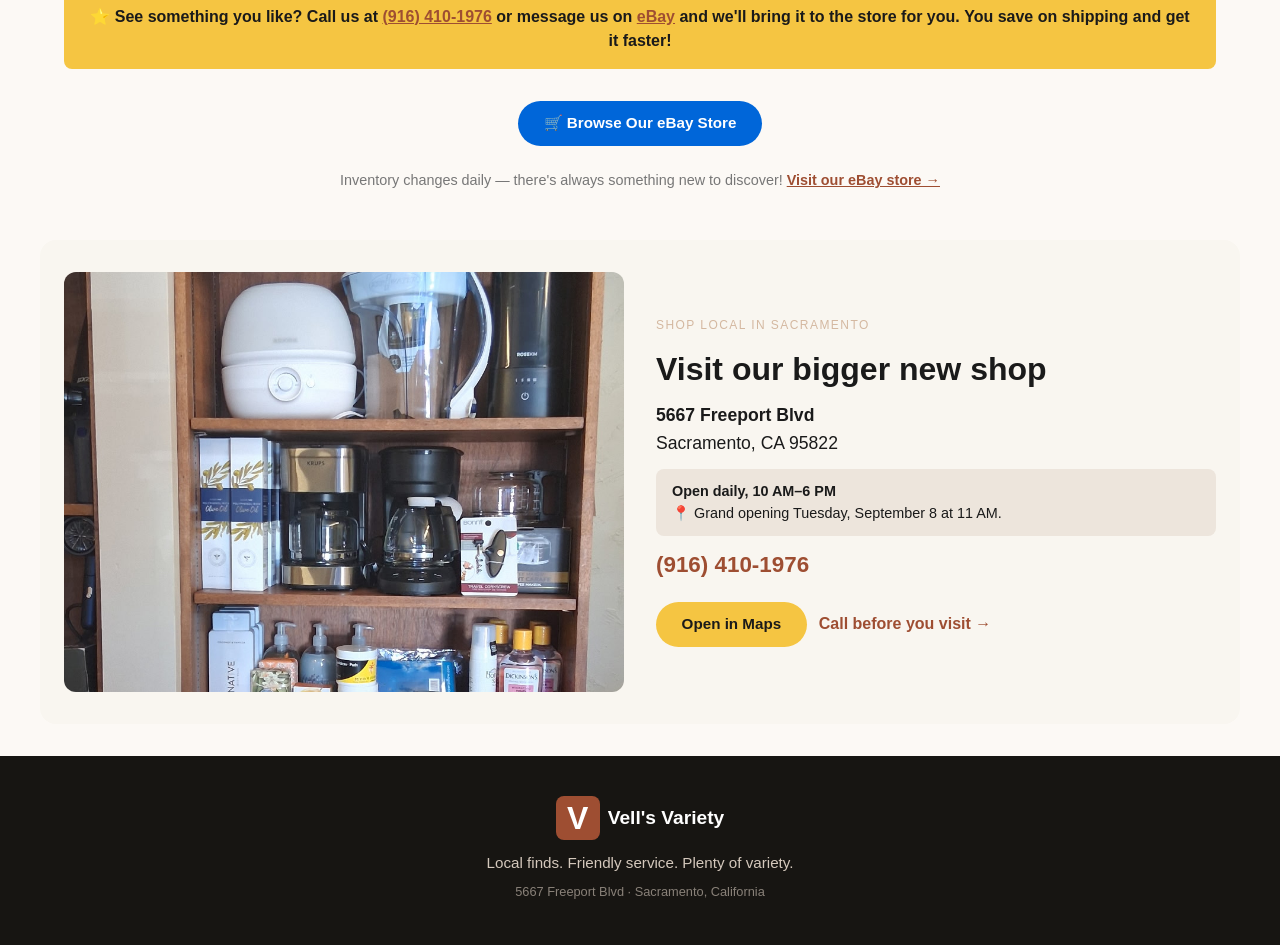
==== commit 428d4b87: "Update print statement from 'Hello' to 'Goodbye'Added backgronud image to LEFT of Vell in the Hero" ====
--- a/index.html
+++ b/index.html
@@ -143,6 +143,19 @@
         background: #171512;
         min-height: clamp(420px, 56vw, 640px);
       }
+
+      .hero::before {
+        content: "";
+        position: absolute;
+        inset: 0 auto 0 0;
+        width: 50%;
+        background-image: url('./decor_old.jpg');
+        background-size: cover;
+        background-position: center 58%;
+        filter: brightness(0.5) saturate(0.72);
+        opacity: 0.48;
+        z-index: 0;
+      }
       
       .hero-image {
         width: 56%;
@@ -152,12 +165,15 @@
         opacity: 0.95;
         display: block;
         margin-left: auto;
+        position: relative;
+        z-index: 0;
       }
       
       .hero-shade {
         position: absolute;
         inset: 0;
         background: linear-gradient(90deg, #171512 0%, #171512 33%, rgba(23, 21, 18, 0.92) 43%, rgba(23, 21, 18, 0.18) 69%, rgba(23, 21, 18, 0.05) 100%), linear-gradient(to top, rgba(23, 21, 18, 0.45), transparent 48%);
+        z-index: 1;
       }
       
       .hero-content {
@@ -169,6 +185,7 @@
         color: #fff;
         max-width: 650px;
         width: 50%;
+        z-index: 2;
       }
       
       .eyebrow {
@@ -933,6 +950,9 @@
           width: 100%;
           margin-left: 0;
           object-position: center 31%;
+        }
+        .hero::before {
+          display: none;
         }
         .hero-shade {
           background: linear-gradient(to top, rgba(23, 21, 18, 0.94) 0%, rgba(23, 21, 18, 0.62) 48%, rgba(23, 21, 18, 0.08) 78%);
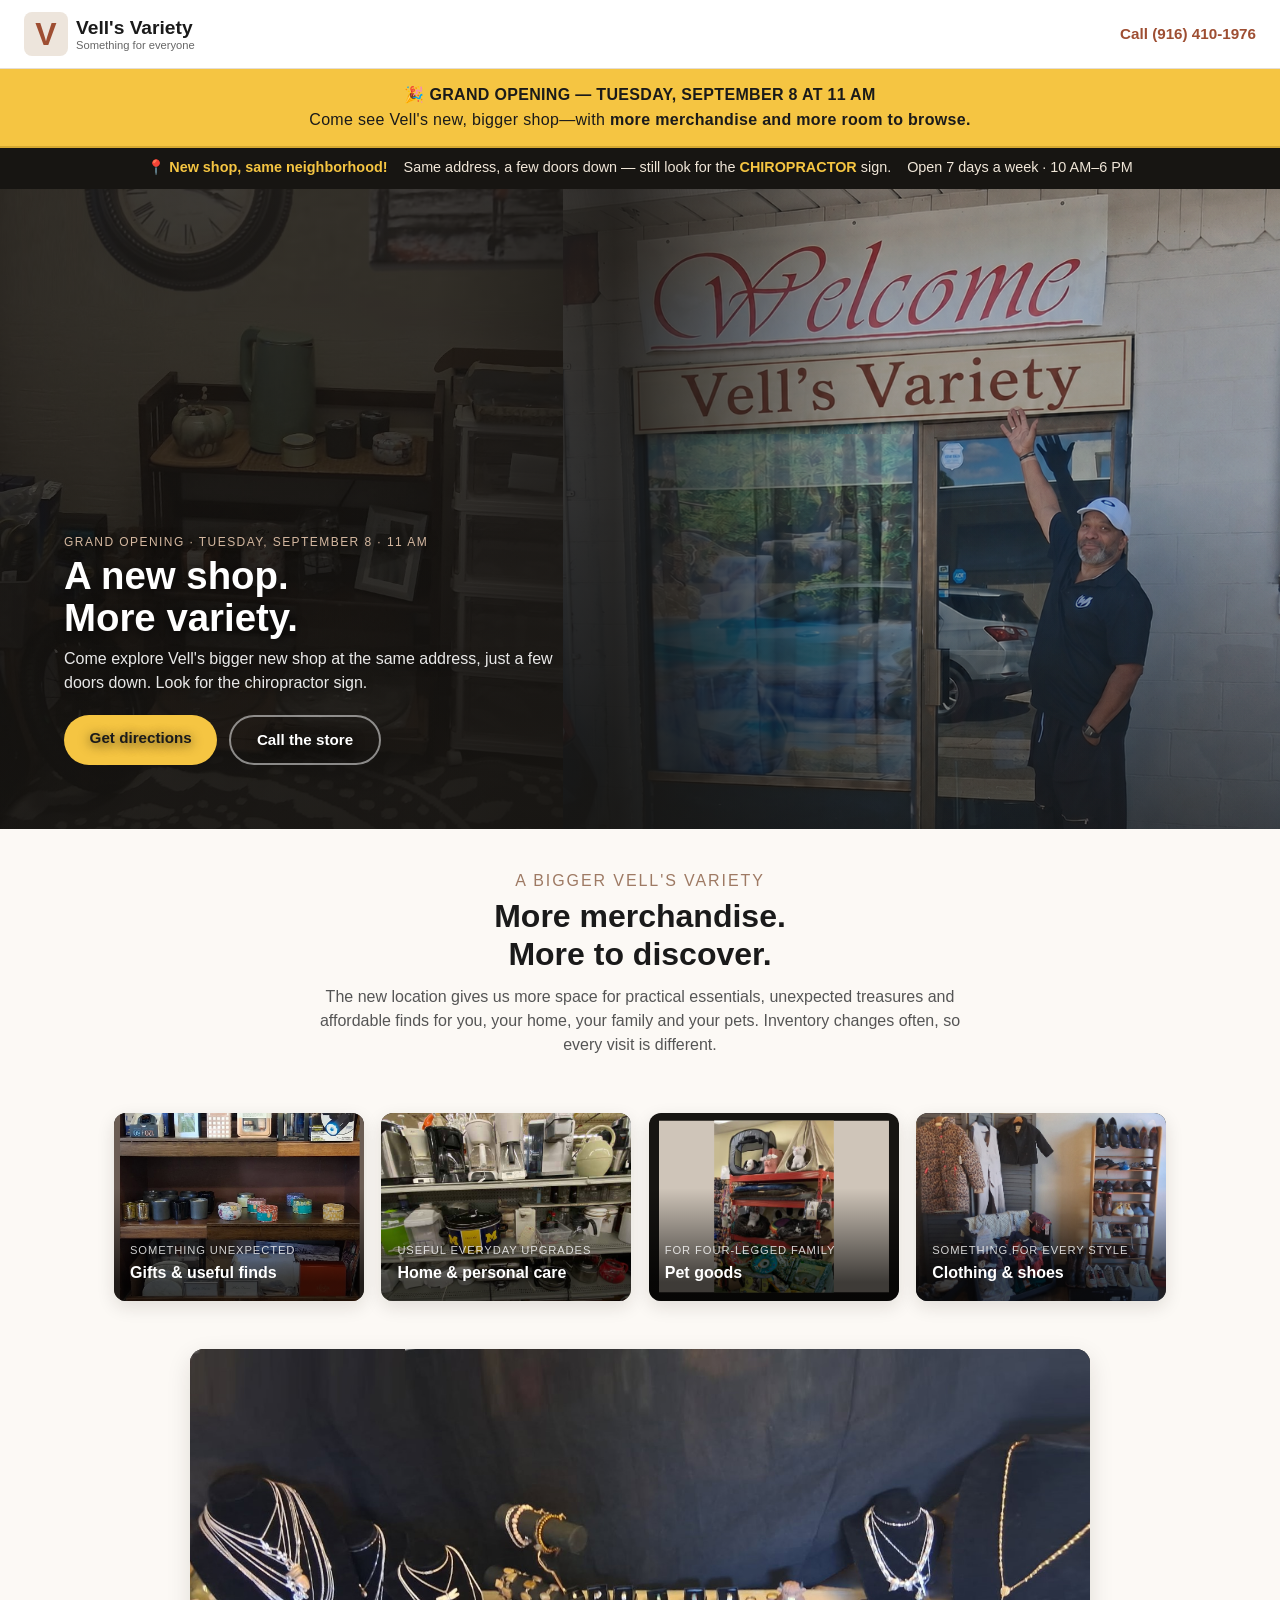
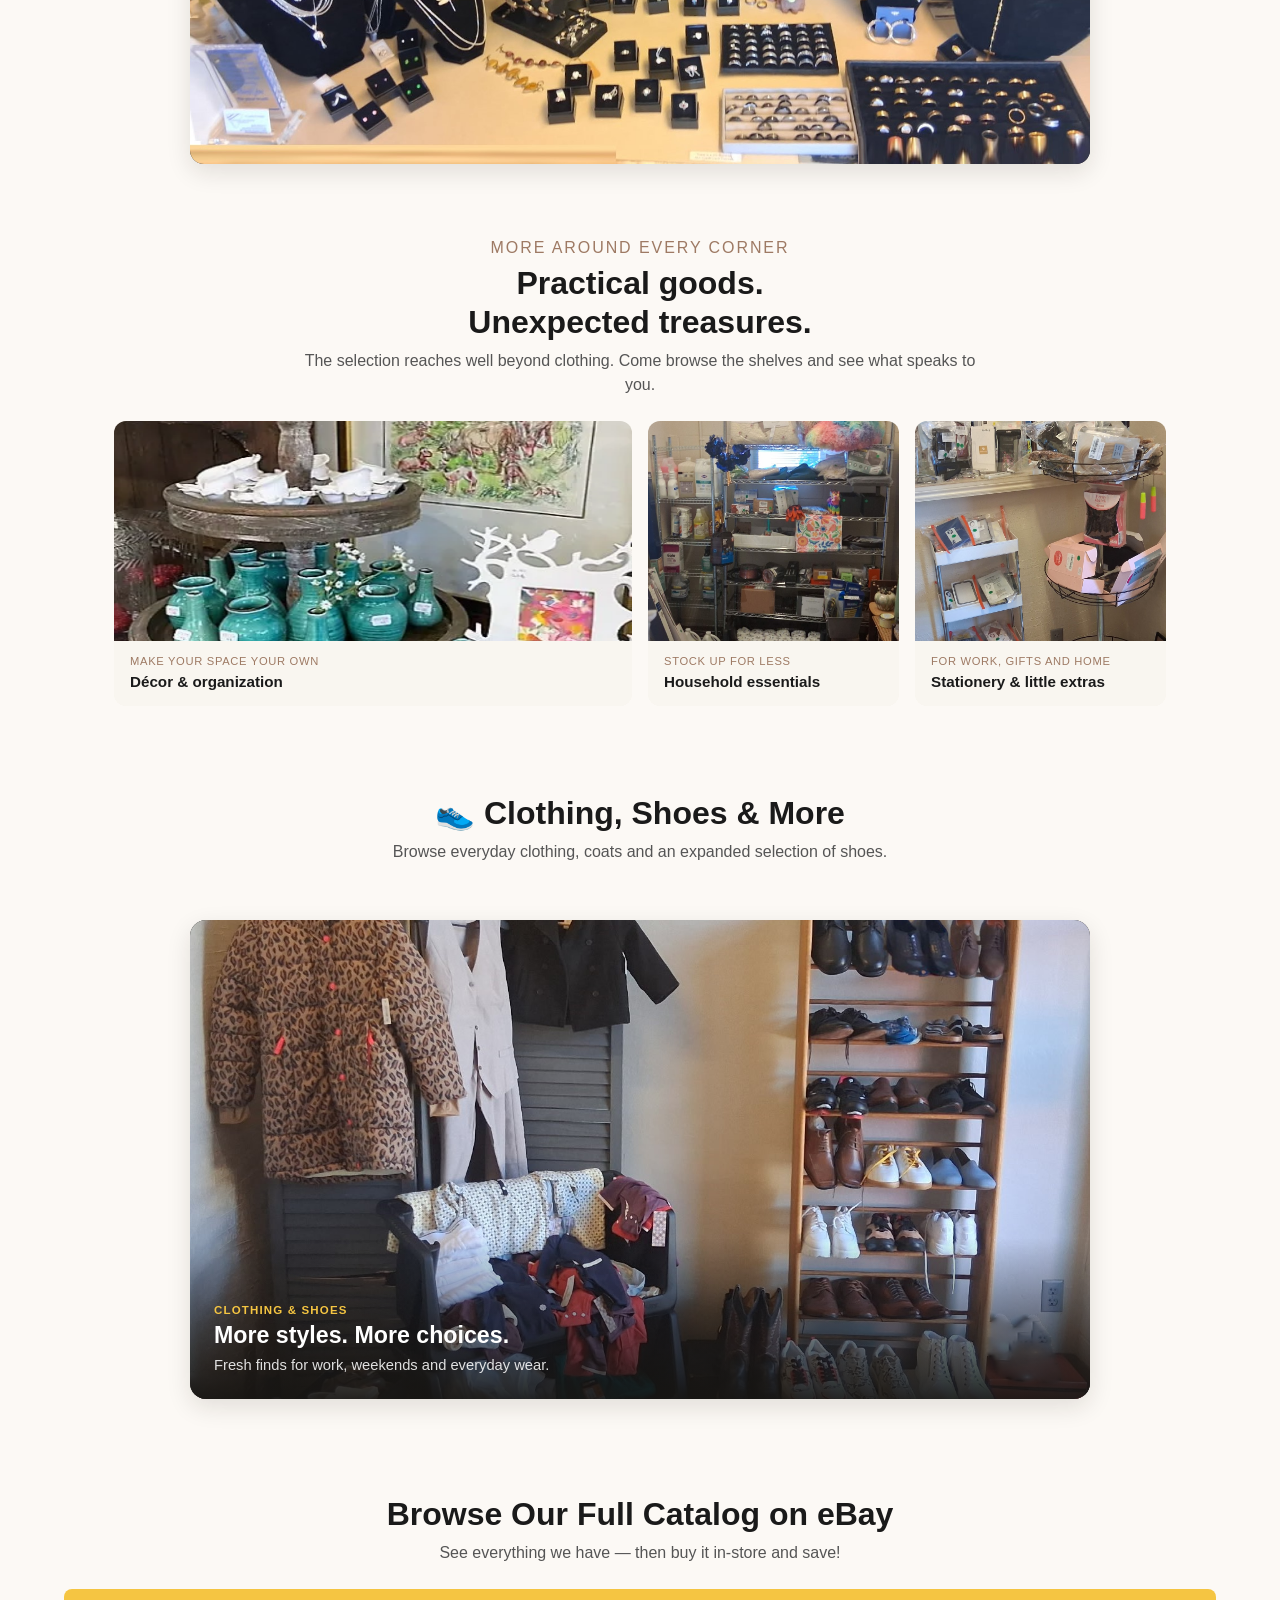
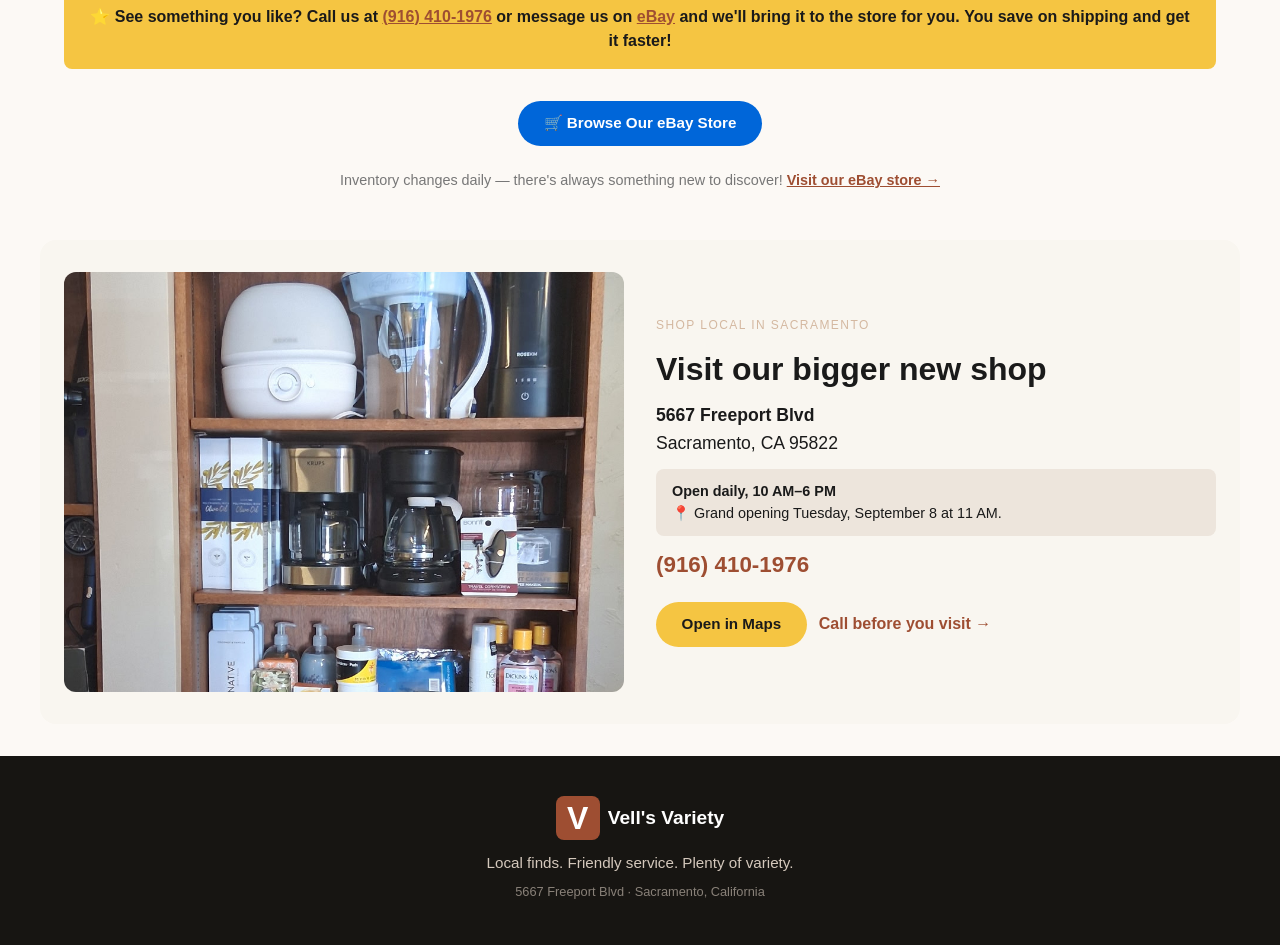
==== commit e7e3df5a: "fixing left side fo hero still..." ====
--- a/index.html
+++ b/index.html
@@ -152,8 +152,8 @@
         background-image: url('./decor_old.jpg');
         background-size: cover;
         background-position: center 58%;
-        filter: brightness(0.5) saturate(0.72);
-        opacity: 0.48;
+        filter: brightness(0.72) saturate(0.82);
+        opacity: 0.76;
         z-index: 0;
       }
       
@@ -172,7 +172,7 @@
       .hero-shade {
         position: absolute;
         inset: 0;
-        background: linear-gradient(90deg, #171512 0%, #171512 33%, rgba(23, 21, 18, 0.92) 43%, rgba(23, 21, 18, 0.18) 69%, rgba(23, 21, 18, 0.05) 100%), linear-gradient(to top, rgba(23, 21, 18, 0.45), transparent 48%);
+        background: linear-gradient(90deg, rgba(23, 21, 18, 0.58) 0%, rgba(23, 21, 18, 0.62) 34%, rgba(23, 21, 18, 0.86) 48%, rgba(23, 21, 18, 0.18) 69%, rgba(23, 21, 18, 0.05) 100%), linear-gradient(to top, rgba(23, 21, 18, 0.62), transparent 55%);
         z-index: 1;
       }
       
@@ -186,6 +186,7 @@
         max-width: 650px;
         width: 50%;
         z-index: 2;
+        text-shadow: 0 2px 12px rgba(0, 0, 0, 0.78);
       }
       
       .eyebrow {
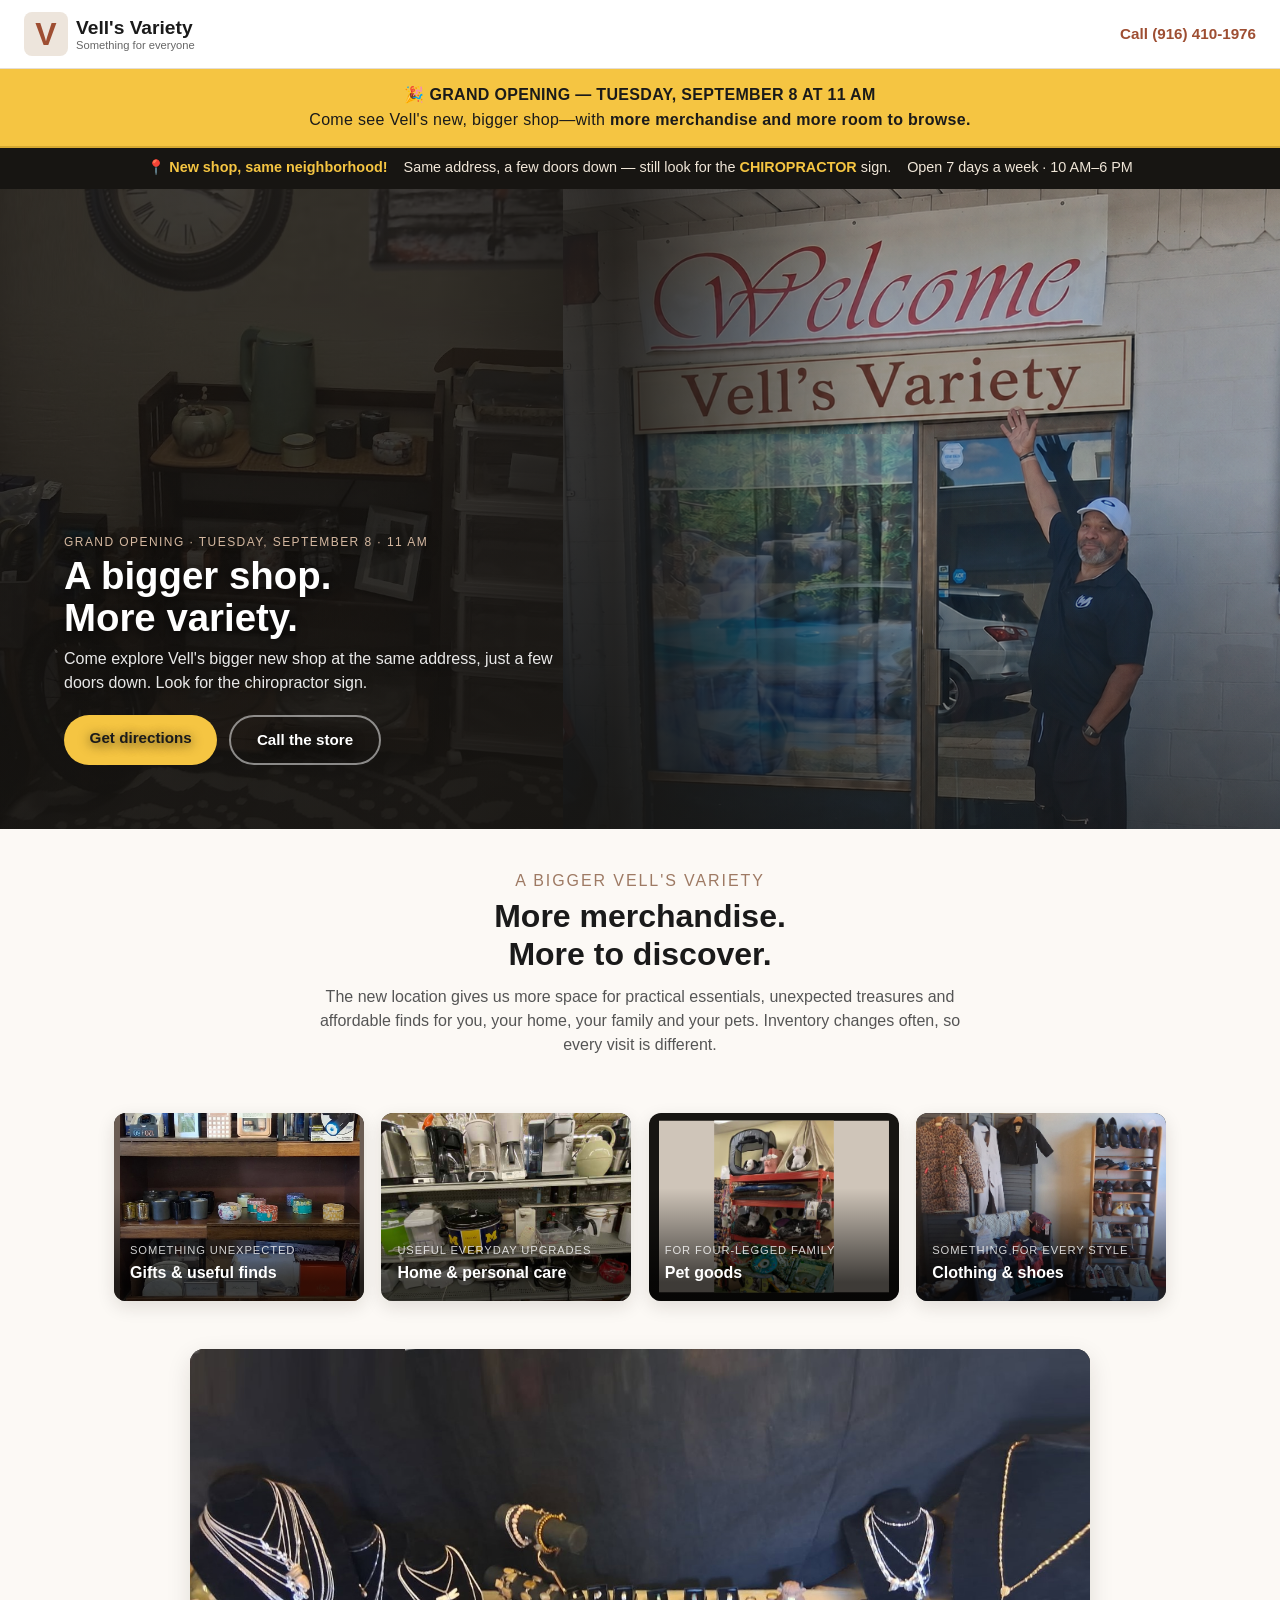
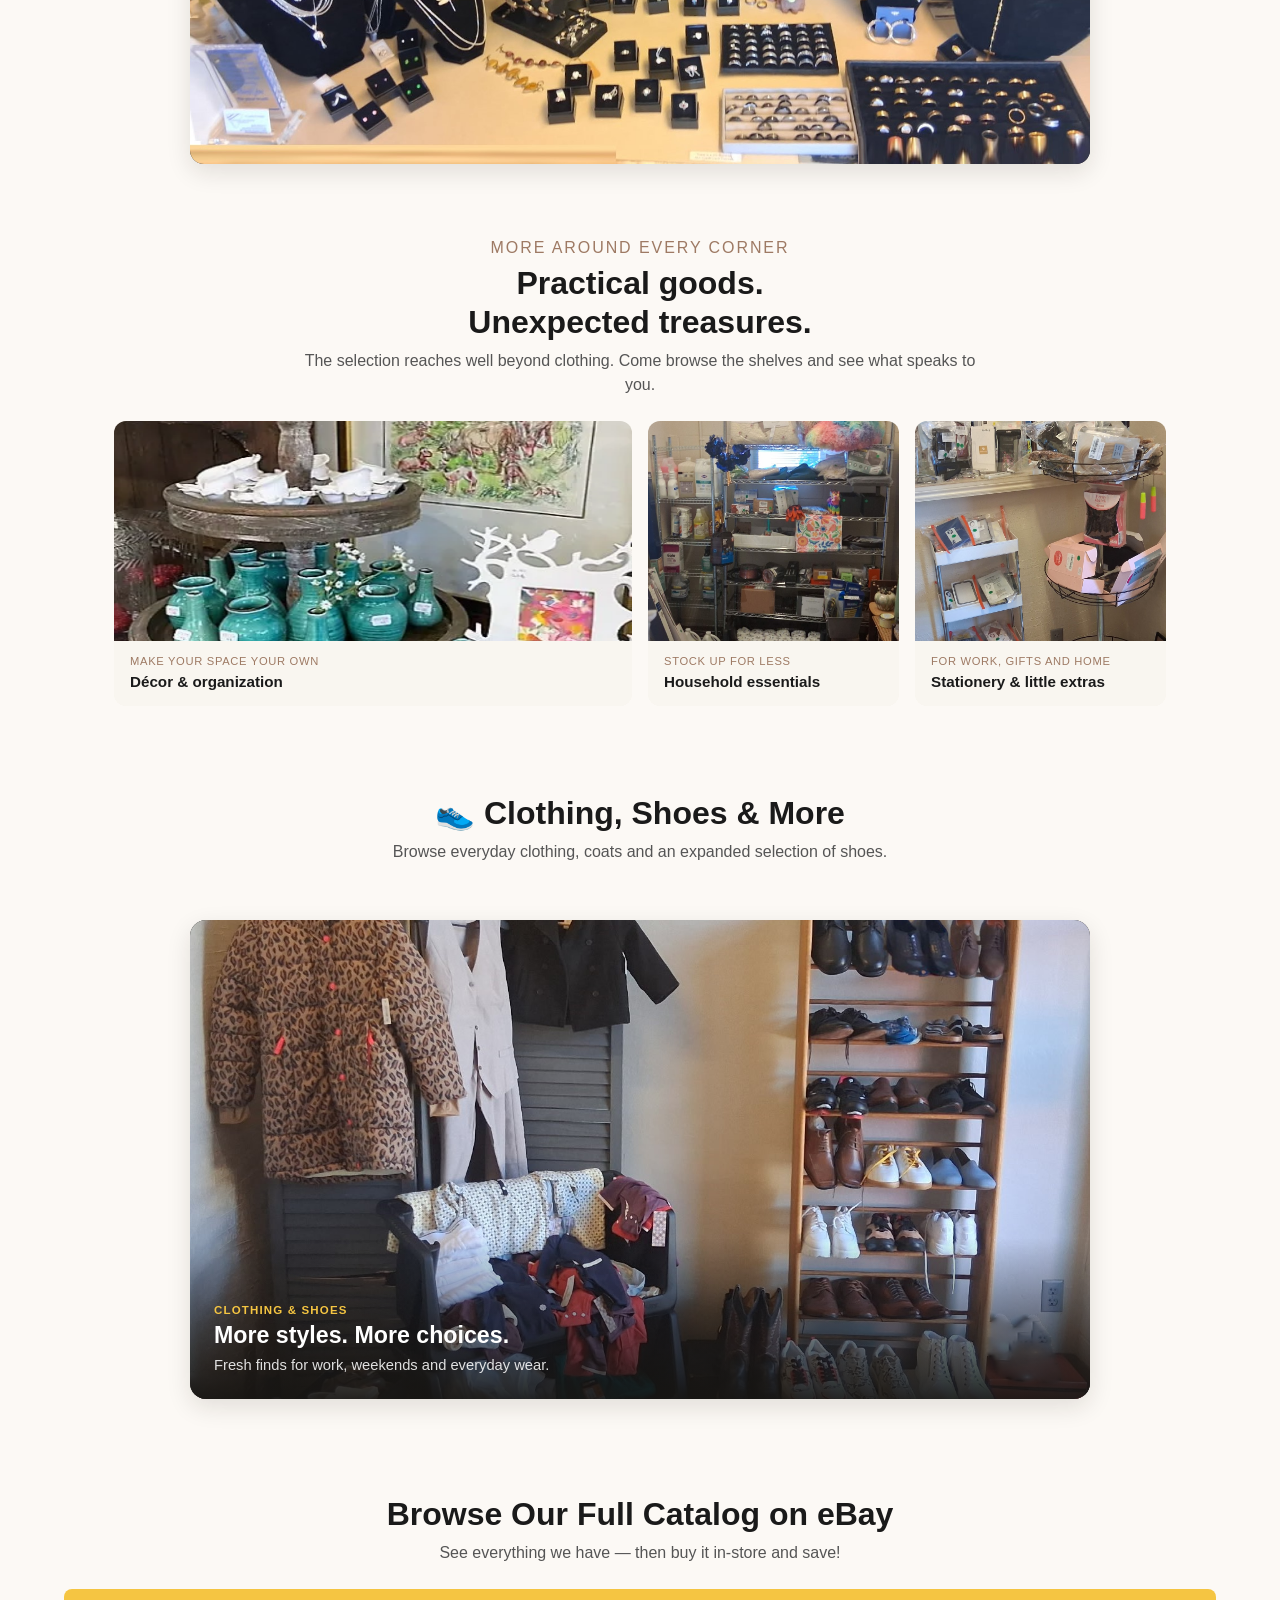
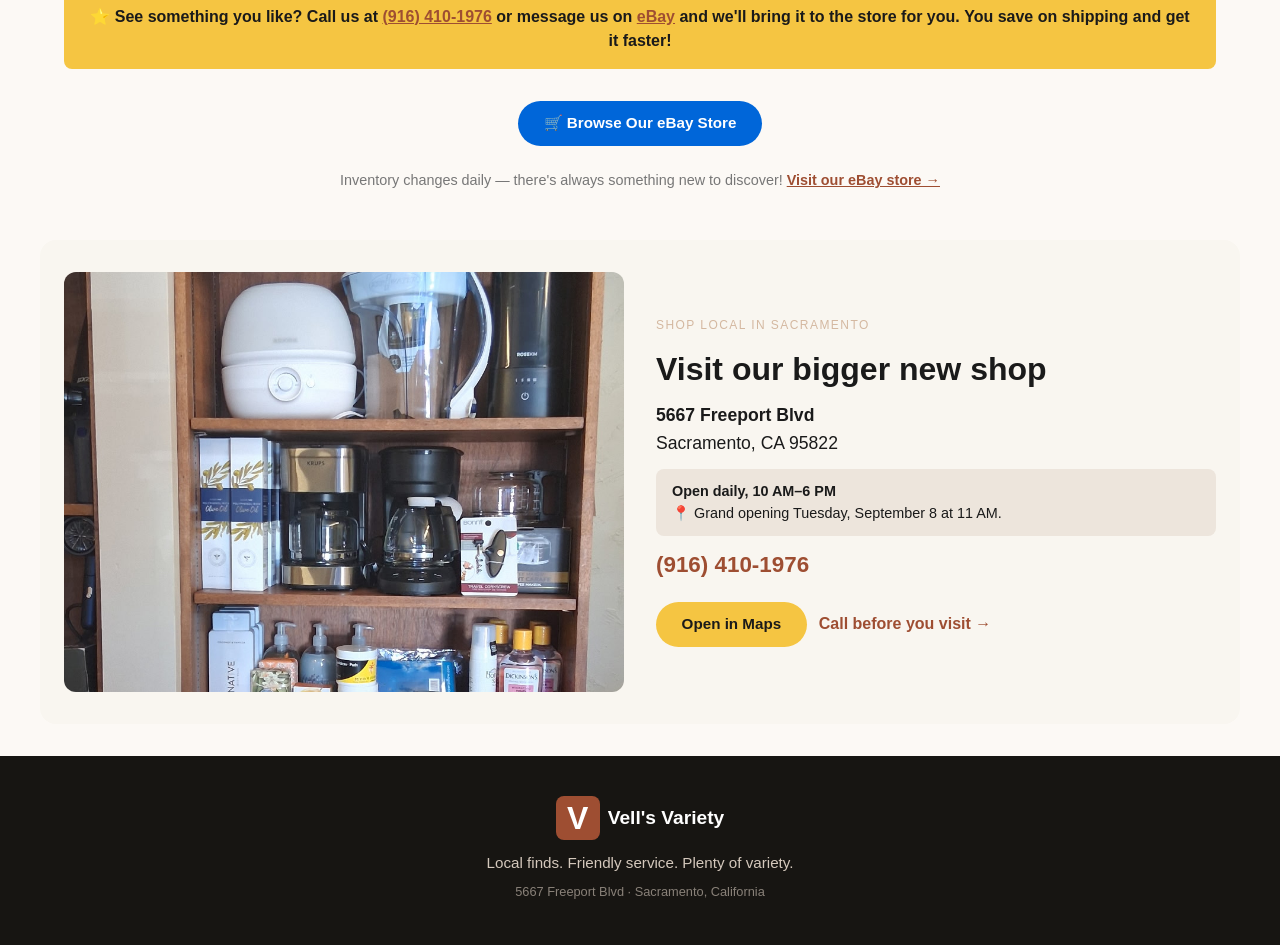
==== commit dfcf6bd3: "A bigger shop.. more variety" ====
--- a/index.html
+++ b/index.html
@@ -1037,7 +1037,7 @@
         <div class="hero-shade"></div>
         <div class="hero-content">
           <p class="eyebrow">Grand opening · Tuesday, September 8 · 11 AM</p>
-          <h1>A new shop.<br />More variety.</h1>
+          <h1>A bigger shop.<br />More variety.</h1>
           <p class="hero-copy">
             Come explore Vell's bigger new shop at the same address, just a few
             doors down. Look for the chiropractor sign.
